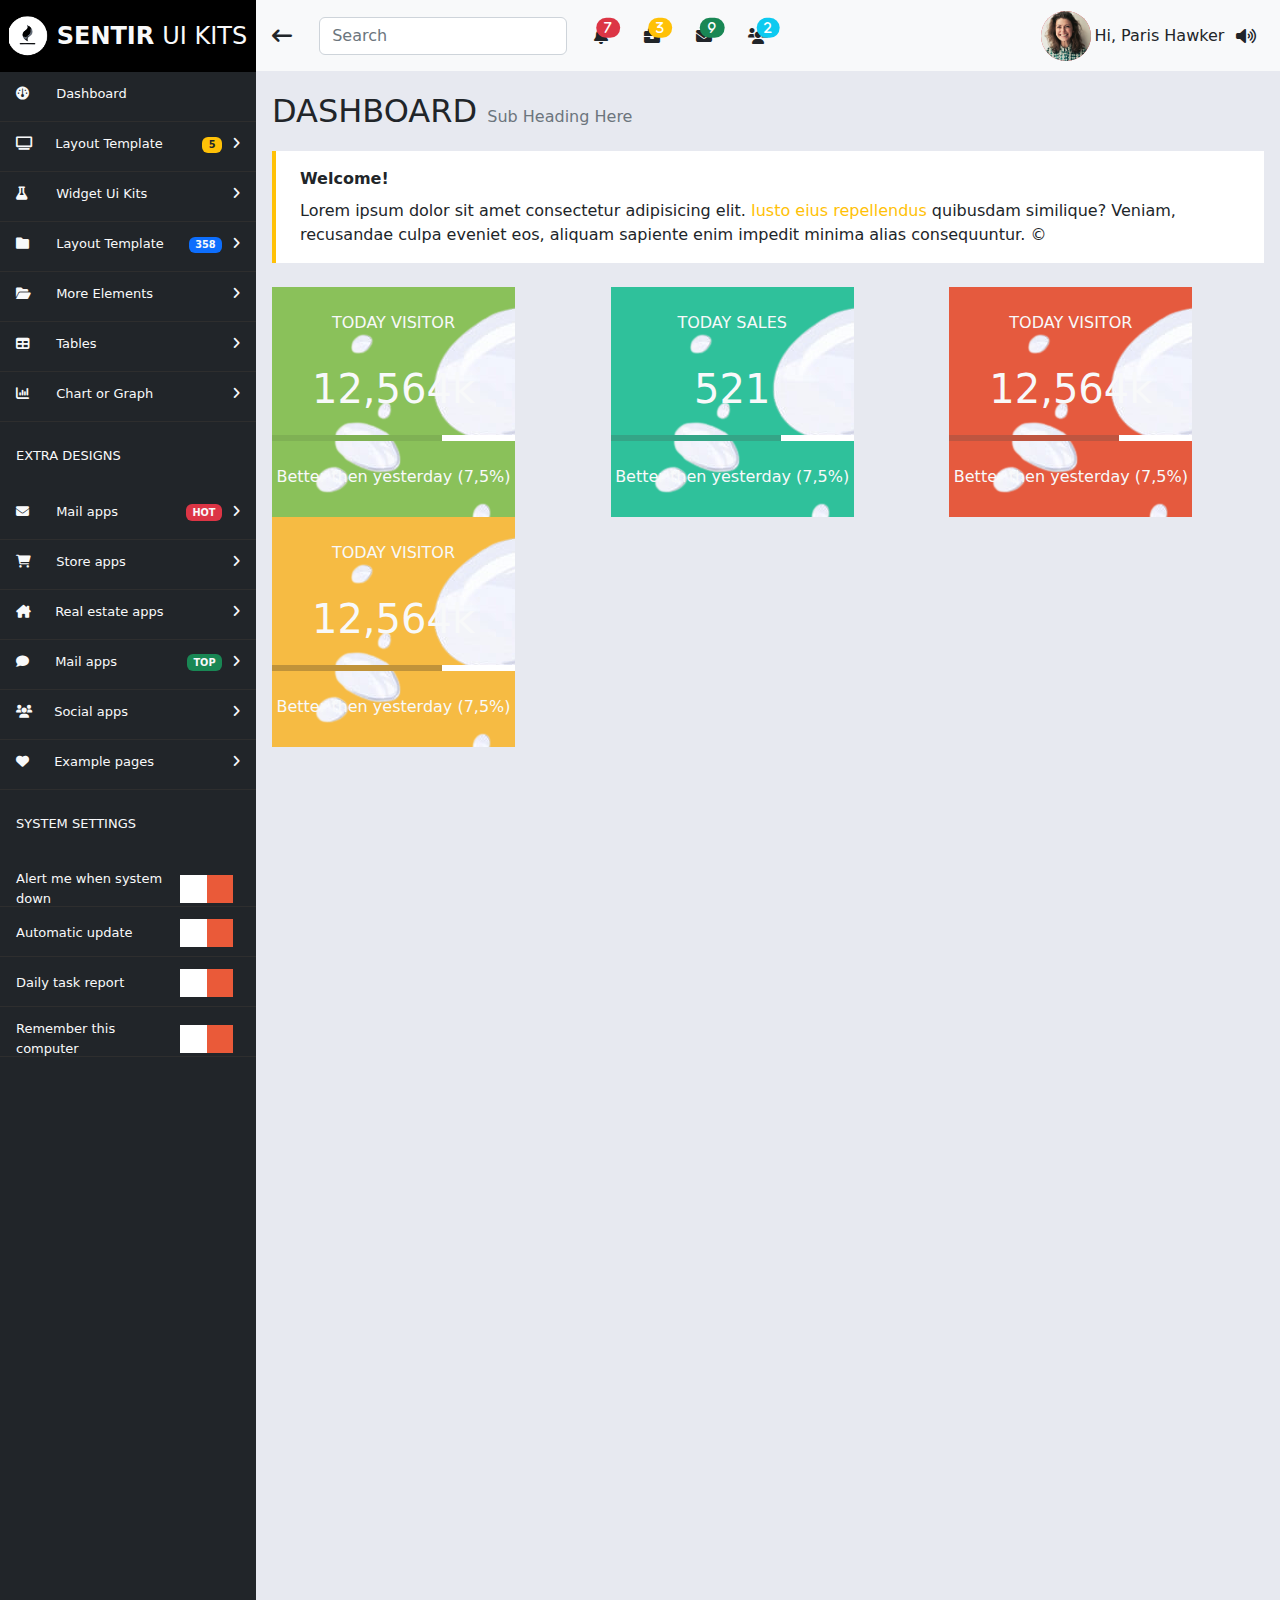
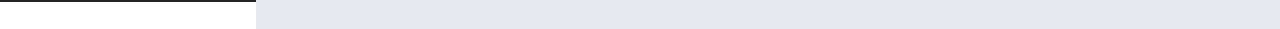
==== admin-dashboard/index.html @ 2e6ca3f1 "finished up sidebar and navbar" ====
<!DOCTYPE html>
<html lang="en">
  <head>
    <meta charset="UTF-8" />
    <meta http-equiv="X-UA-Compatible" content="IE=edge" />
    <meta name="viewport" content="width=device-width, initial-scale=1.0" />
    <link rel="stylesheet" href="./css/bootstrap.min.css" />
    <link rel="stylesheet" href="./css/style.css" />
    <link rel="stylesheet" href="./fontawesome-6/css/all.css" />
    <title>Document</title>
  </head>
  <body>
    <div class="main-app d-flex">
      <!-- Sidebar -->
      <div class="sidebar">
        <div
          class="logo py-3 bg-black d-flex align-items-center justify-content-center"
        >
          <div class="image-box">
            <img src="./img/logo2.png" alt="logo-sentr-ui" />
          </div>
          <span class="text-uppercase text-light fw-bold fs-4 mx-2"
            >sentir</span
          >
          <span class="text-uppercase text-light fs-4"> ui kits</span>
        </div>

        <div class="main-menu bg-dark h-100">
          <div class="menu-item">
            <div class="px-3 w-100 d-flex text-light align-items-center">
              <div class="dashboard-title">
                <i class="fa-solid fa-gauge"></i>
                <span>Dashboard</span>
              </div>
            </div>
          </div>
          <div class="menu-item">
            <div
              class="px-3 w-100 d-flex text-light align-items-center justify-content-between"
            >
              <div class="title">
                <i class="fa-solid fa-tv"></i>
                <span>Layout Template</span>
              </div>
              <div>
                <span class="badge bg-warning text-dark">5</span>
                <i class="arrow fa-solid fa-angle-right m-0"></i>
              </div>
            </div>
          </div>
          <div class="menu-item">
            <div
              class="px-3 w-100 d-flex text-light align-items-center justify-content-between"
            >
              <div class="title">
                <i class="fa-solid fa-flask" style="margin-right: 25px"></i>
                <span>Widget Ui Kits</span>
              </div>
              <div>
                <i class="arrow fa-solid fa-angle-right m-0"></i>
              </div>
            </div>
          </div>
          <div class="menu-item">
            <div
              class="px-3 w-100 d-flex text-light align-items-center justify-content-between"
            >
              <div class="title">
                <i class="fa-solid fa-folder" style="margin-right: 23px"></i>
                <span>Layout Template</span>
              </div>
              <div>
                <span class="badge bg-primary text-light">358</span>
                <i class="arrow fa-solid fa-angle-right m-0"></i>
              </div>
            </div>
          </div>
          <div class="menu-item">
            <div
              class="px-3 w-100 d-flex text-light align-items-center justify-content-between"
            >
              <div class="title">
                <i
                  class="fa-solid fa-folder-open"
                  style="margin-right: 21px"
                ></i>
                <span>More Elements</span>
              </div>
              <div>
                <i class="arrow fa-solid fa-angle-right m-0"></i>
              </div>
            </div>
          </div>
          <div class="menu-item">
            <div
              class="px-3 w-100 d-flex text-light align-items-center justify-content-between"
            >
              <div class="title">
                <i class="fa-solid fa-table" style="margin-right: 23px"></i>
                <span>Tables</span>
              </div>
              <div>
                <i class="arrow fa-solid fa-angle-right m-0"></i>
              </div>
            </div>
          </div>
          <div class="menu-item">
            <div
              class="px-3 w-100 d-flex text-light align-items-center justify-content-between"
            >
              <div class="title">
                <i
                  class="fa-solid fa-chart-column"
                  style="margin-right: 23px"
                ></i>
                <span>Chart or Graph</span>
              </div>
              <div>
                <i class="arrow fa-solid fa-angle-right m-0"></i>
              </div>
            </div>
          </div>

          <div class="px-3 my-4">
            <span class="text-uppercase text-light">extra designs</span>
          </div>

          <div class="menu-item">
            <div
              class="px-3 w-100 d-flex text-light align-items-center justify-content-between"
            >
              <div class="title">
                <i class="fa-solid fa-envelope" style="margin-right: 23px"></i>
                <span>Mail apps</span>
              </div>
              <div>
                <span class="badge bg-danger text-light">HOT</span>
                <i class="arrow fa-solid fa-angle-right m-0"></i>
              </div>
            </div>
          </div>
          <div class="menu-item">
            <div
              class="px-3 w-100 d-flex text-light align-items-center justify-content-between"
            >
              <div class="title">
                <i
                  class="fa-solid fa-cart-shopping"
                  style="margin-right: 21px"
                ></i>
                <span>Store apps</span>
              </div>
              <div>
                <i class="arrow fa-solid fa-angle-right m-0"></i>
              </div>
            </div>
          </div>
          <div class="menu-item">
            <div
              class="px-3 w-100 d-flex text-light align-items-center justify-content-between"
            >
              <div class="title">
                <i
                  class="fa-solid fa-house-chimney"
                  style="margin-right: 20px"
                ></i>
                <span>Real estate apps</span>
              </div>
              <div>
                <i class="arrow fa-solid fa-angle-right m-0"></i>
              </div>
            </div>
          </div>
          <div class="menu-item">
            <div
              class="px-3 w-100 d-flex text-light align-items-center justify-content-between"
            >
              <div class="title">
                <i class="fa-solid fa-comment" style="margin-right: 22px"></i>
                <span>Mail apps</span>
              </div>
              <div>
                <span class="badge bg-success text-light">TOP</span>
                <i class="arrow fa-solid fa-angle-right m-0"></i>
              </div>
            </div>
          </div>
          <div class="menu-item">
            <div
              class="px-3 w-100 d-flex text-light align-items-center justify-content-between"
            >
              <div class="title">
                <i class="fa-solid fa-users" style="margin-right: 18px"></i>
                <span>Social apps</span>
              </div>
              <div>
                <i class="arrow fa-solid fa-angle-right m-0"></i>
              </div>
            </div>
          </div>
          <div class="menu-item">
            <div
              class="px-3 w-100 d-flex text-light align-items-center justify-content-between"
            >
              <div class="title">
                <i class="fa-solid fa-heart" style="margin-right: 21px"></i>
                <span>Example pages</span>
              </div>
              <div>
                <i class="arrow fa-solid fa-angle-right m-0"></i>
              </div>
            </div>
          </div>

          <div class="px-3 my-4">
            <span class="text-uppercase text-light">system settings</span>
          </div>

          <div class="menu-item">
            <div
              class="px-3 w-100 d-flex text-light align-items-center justify-content-between"
            >
              <div class="title">
                <span>Alert me when system down</span>
              </div>
              <div>
                <label class="switch">
                  <input type="checkbox" />
                  <span class="slider"></span>
                </label>
              </div>
            </div>
          </div>
          <div class="menu-item">
            <div
              class="px-3 w-100 d-flex text-light align-items-center justify-content-between"
            >
              <div class="title">
                <span>Automatic update</span>
              </div>
              <div>
                <label class="switch">
                  <input type="checkbox" />
                  <span class="slider"></span>
                </label>
              </div>
            </div>
          </div>
          <div class="menu-item">
            <div
              class="px-3 w-100 d-flex text-light align-items-center justify-content-between"
            >
              <div class="title">
                <span>Daily task report</span>
              </div>
              <div>
                <label class="switch">
                  <input type="checkbox" />
                  <span class="slider"></span>
                </label>
              </div>
            </div>
          </div>
          <div class="menu-item">
            <div
              class="px-3 w-100 d-flex text-light align-items-center justify-content-between"
            >
              <div class="title">
                <span>Remember this computer</span>
              </div>
              <div>
                <label class="switch">
                  <input type="checkbox" />
                  <span class="slider"></span>
                </label>
              </div>
            </div>
          </div>
        </div>
      </div>

      <div class="main-content">
        <header class="bg-light">
          <div class="container px-3">
            <nav class="d-flex justify-content-between align-items-center">
              <div
                class="w-50 d-flex justify-content-between align-items-center"
              >
                <i class="fa-solid fa-arrow-left-long fs-5"></i>
                <input
                  type="text"
                  class="input-search form-control w-50"
                  placeholder="Search"
                />
                <div class="icon-notification d-flex justify-content-between">
                  <i class="fa-solid fa-bell position-relative">
                    <span
                      class="position-absolute top-0 start-100 translate-middle badge rounded-pill bg-danger"
                    >
                      7
                      <span class="visually-hidden">unread messages</span>
                    </span>
                  </i>
                  <i class="fa-solid fa-briefcase position-relative">
                    <span
                      class="position-absolute top-0 start-100 translate-middle badge rounded-pill bg-warning"
                    >
                      3
                      <span class="visually-hidden">unread messages</span>
                    </span>
                  </i>
                  <i class="fa-solid fa-envelope position-relative">
                    <span
                      class="position-absolute top-0 start-100 translate-middle badge rounded-pill bg-success"
                    >
                      9
                      <span class="visually-hidden">unread messages</span>
                    </span>
                  </i>
                  <i class="fa-solid fa-users position-relative">
                    <span
                      class="position-absolute top-0 start-100 translate-middle badge rounded-pill bg-info"
                    >
                      2
                      <span class="visually-hidden">unread messages</span>
                    </span>
                  </i>
                </div>
              </div>
              <div class="w-50 d-flex justify-content-end">
                <div
                  class="w-40 d-flex align-items-center justify-content-between"
                >
                  <div class="image-box rounded-circle bg-danger">
                    <img
                      src="./img/people2.jpeg"
                      alt=""
                      class="w-100 img-fluid rounded-circle"
                    />
                  </div>
                  <span>Hi, Paris Hawker</span>
                  <i class="fa-solid fa-volume-high mx-2"></i>
                </div>
              </div>
            </nav>
          </div>
        </header>

        <section class="dashboard">
          <div class="container px-3">
            <div class="my-3">
              <span class="text-uppercase fs-2">dashboard </span>
              <span class="text-capitalize text-muted">sub heading here</span>
            </div>
            <div
              class="border-4 border-start border-warning px-4 py-3 w-100 bg-white"
            >
              <span class="fw-bold">Welcome!</span>
              <p class="m-0 pt-2">
                Lorem ipsum dolor sit amet consectetur adipisicing elit.
                <span class="text-warning"> Iusto eius repellendus</span>
                quibusdam similique? Veniam, recusandae culpa eveniet eos,
                aliquam sapiente enim impedit minima alias consequuntur. &copy;
              </p>
            </div>
            <div class="today row mt-4">
              <div class="col-md">
                <div
                  class="box text-light py-4 d-flex flex-column text-center"
                  style="background-color: #8ac15a"
                >
                  <span class="text-uppercase">today visitor</span>
                  <span class="mt-4 fs-1">12,564k</span>
                  <div class="line mt-3">
                    <div class="left" style="background-color: #7fb154"></div>
                    <div class="right"></div>
                  </div>
                  <span class="mt-4">Better then yesterday (7,5%)</span>
                </div>
              </div>
              <div class="col-md">
                <div
                  class="box text-light py-4 d-flex flex-column text-center"
                  style="background-color: #2fc19b"
                >
                  <span class="text-uppercase">today sales</span>
                  <span class="mt-4 fs-1">521</span>
                  <div class="line mt-3">
                    <div class="left" style="background-color: #34a587"></div>
                    <div class="right"></div>
                  </div>
                  <span class="mt-4">Better then yesterday (7,5%)</span>
                </div>
              </div>
              <div class="col-md">
                <div
                  class="box text-light py-4 d-flex flex-column text-center"
                  style="background-color: #e55a3e"
                >
                  <span class="text-uppercase">today visitor</span>
                  <span class="mt-4 fs-1">12,564k</span>
                  <div class="line mt-3">
                    <div class="left" style="background-color: #be5540"></div>
                    <div class="right"></div>
                  </div>
                  <span class="mt-4">Better then yesterday (7,5%)</span>
                </div>
              </div>
              <div class="col-md">
                <div
                  class="box text-light py-4 d-flex flex-column text-center"
                  style="background-color: #f6bb43"
                >
                  <span class="text-uppercase">today visitor</span>
                  <span class="mt-4 fs-1">12,564k</span>
                  <div class="line mt-3">
                    <div class="left" style="background-color: #c0933a"></div>
                    <div class="right"></div>
                  </div>
                  <span class="mt-4">Better then yesterday (7,5%)</span>
                </div>
              </div>
            </div>
          </div>
        </section>
      </div>
    </div>

    <!-- Bootstrap Javascript -->
    <script src="./../assets/js/bootstrap.min.js"></script>
  </body>
</html>
---- admin-dashboard/css/style.css ----
/* Global Style */
.line {
    width: 100%;
    height: 6px;
    background-color: white;
}
.line .left {
    width: 70%;
    height: 100%;
    background-color: red;
}

line .right {
    width: 30%;
    height: 100%;
    background-color: white;
}
.w-40 {
  width: 45%;
}

.main-app {
  width: 100%;
  height: 170vh;
}

.main-app .sidebar {
  width: 25%;
  /* display: none; */
  font-size: 13px;
}

.main-app .sidebar .image-box {
  width: 40px;
  height: 40px;
}

.main-app .sidebar .main-menu .menu-item {
  height: 50px;
  border-bottom: 1px solid rgb(46, 46, 46);
  padding: 12px 0px;
}

.main-app .sidebar .main-menu .menu-item .dashboard-title > i {
  margin-right: 23px;
}
.main-app .sidebar .main-menu .menu-item .title i {
  margin-right: 19px;
}

.main-app .sidebar .main-menu .menu-item span {
  margin-right: 7px;
}

.main-app .sidebar .image-box img {
  width: inherit;
  height: inherit;
  object-fit: cover;
}

.switch {
  position: relative;
  display: inline-block;
  width: 60px;
  height: 28px;
}

/* Hide default HTML checkbox */
.switch input {
  opacity: 0;
  width: 0;
  height: 0;
}

/* The slider */
.slider {
  position: absolute;
  cursor: pointer;
  top: 0;
  left: 0;
  right: 0;
  bottom: 0;
  margin: 0px;
  background-color: #ea5a39;
  -webkit-transition: 0.4s;
  transition: 0.4s;
}

.slider:before {
  position: absolute;
  content: "";
  height: 28px;
  width: 27px;
  left: 0px;
  top: 0;
  bottom: 0px;
  background-color: white;
  -webkit-transition: 0.4s;
  transition: 0.4s;
}

input:checked + .slider {
  background-color: #88be4b;
}

input:focus + .slider {
  box-shadow: 0 0 1px #2196f3;
}

input:checked + .slider:before {
  -webkit-transform: translateX(26px);
  -ms-transform: translateX(26px);
  transform: translateX(26px);
}

/* Main Content */
.main-app .main-content {
  width: 100%;
  height: 181vh;
  background-color: #e7e9f0;
}
header {
  height: 71px;
}

nav {
  height: 71px;
}

nav .icon-notification {
  width: 35%;
  align-items: center;
}

nav .image-box {
  width: 50px;
  height: 50px;
}

nav .image-box img {
  width: inherit;
  height: inherit;
  object-fit: cover;
}

/* Dashboard */
.dashboard .today .box {
  width: 243px;
  height: 230px;
  background-image: url('./../img/bubble.png');
}

.dashboard .today .image-box img {
    width: 243px;
    height: 230px;
    object-fit: cover;
}
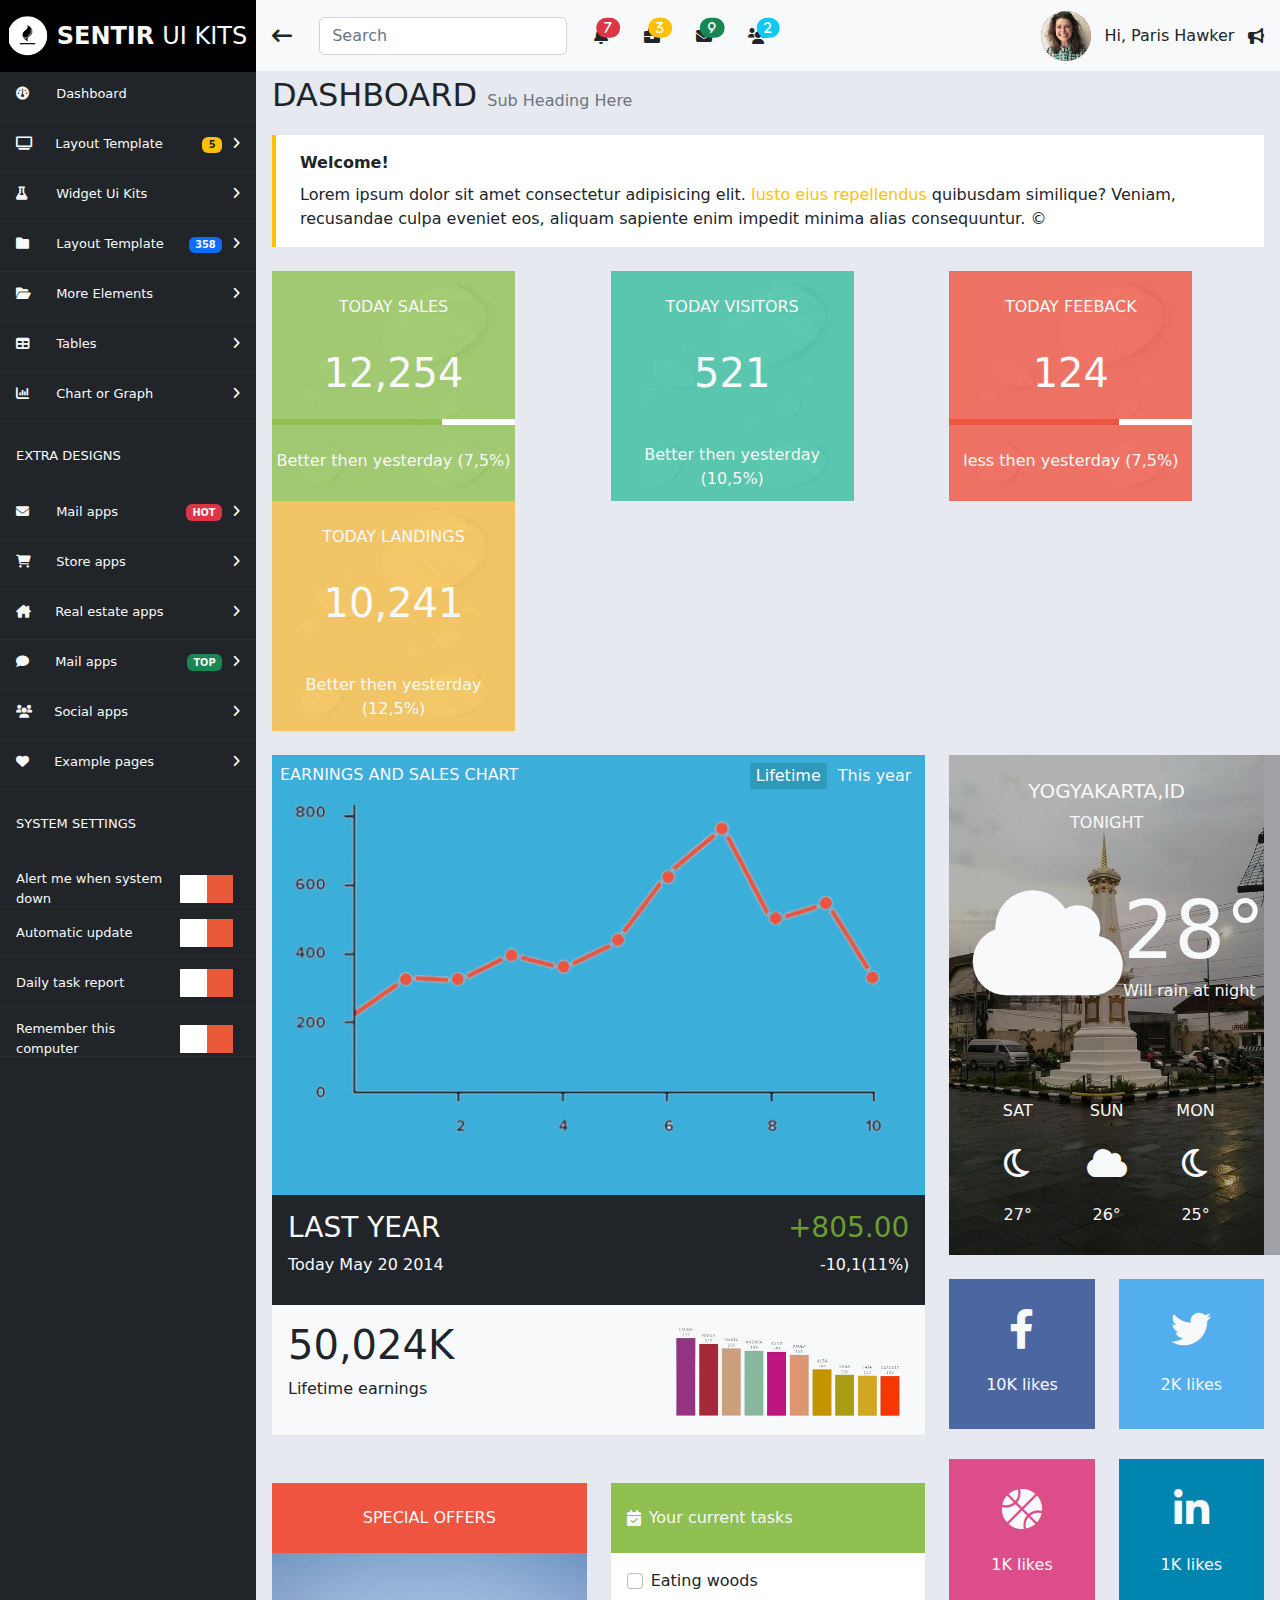
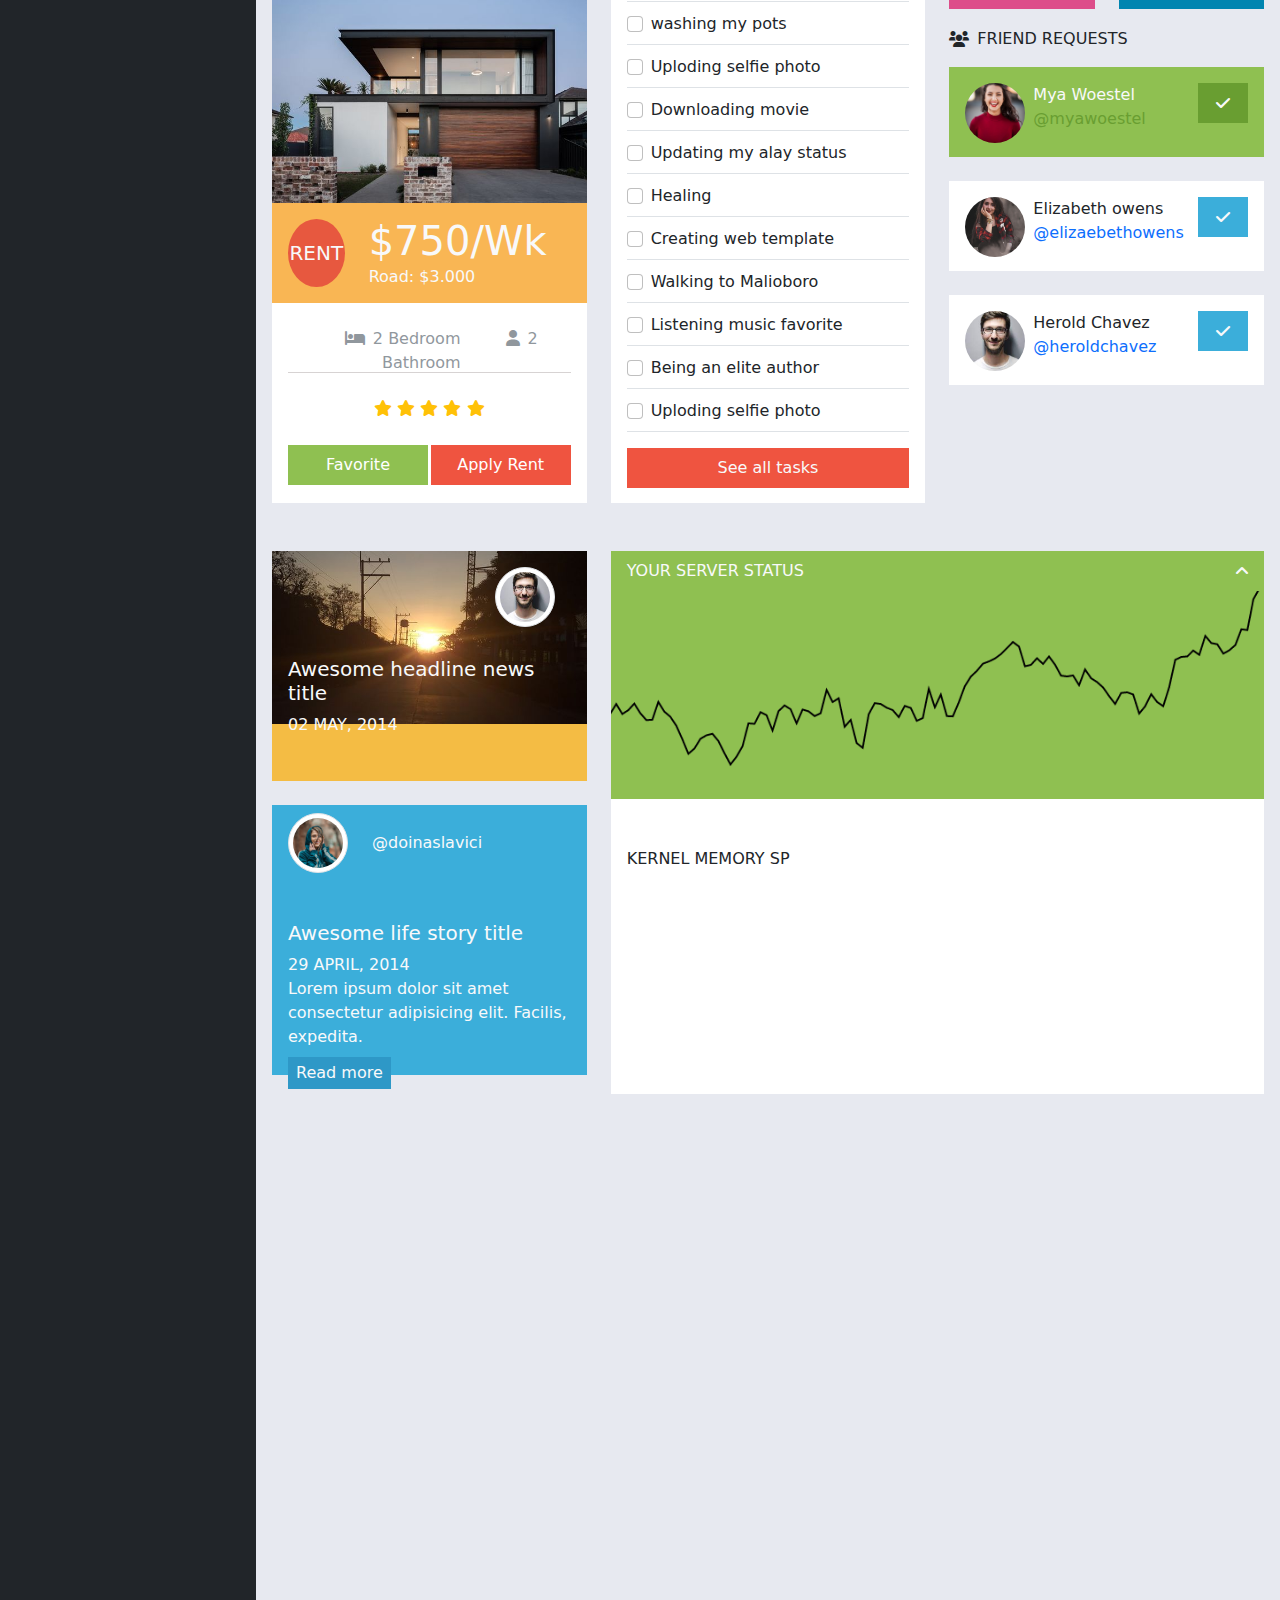
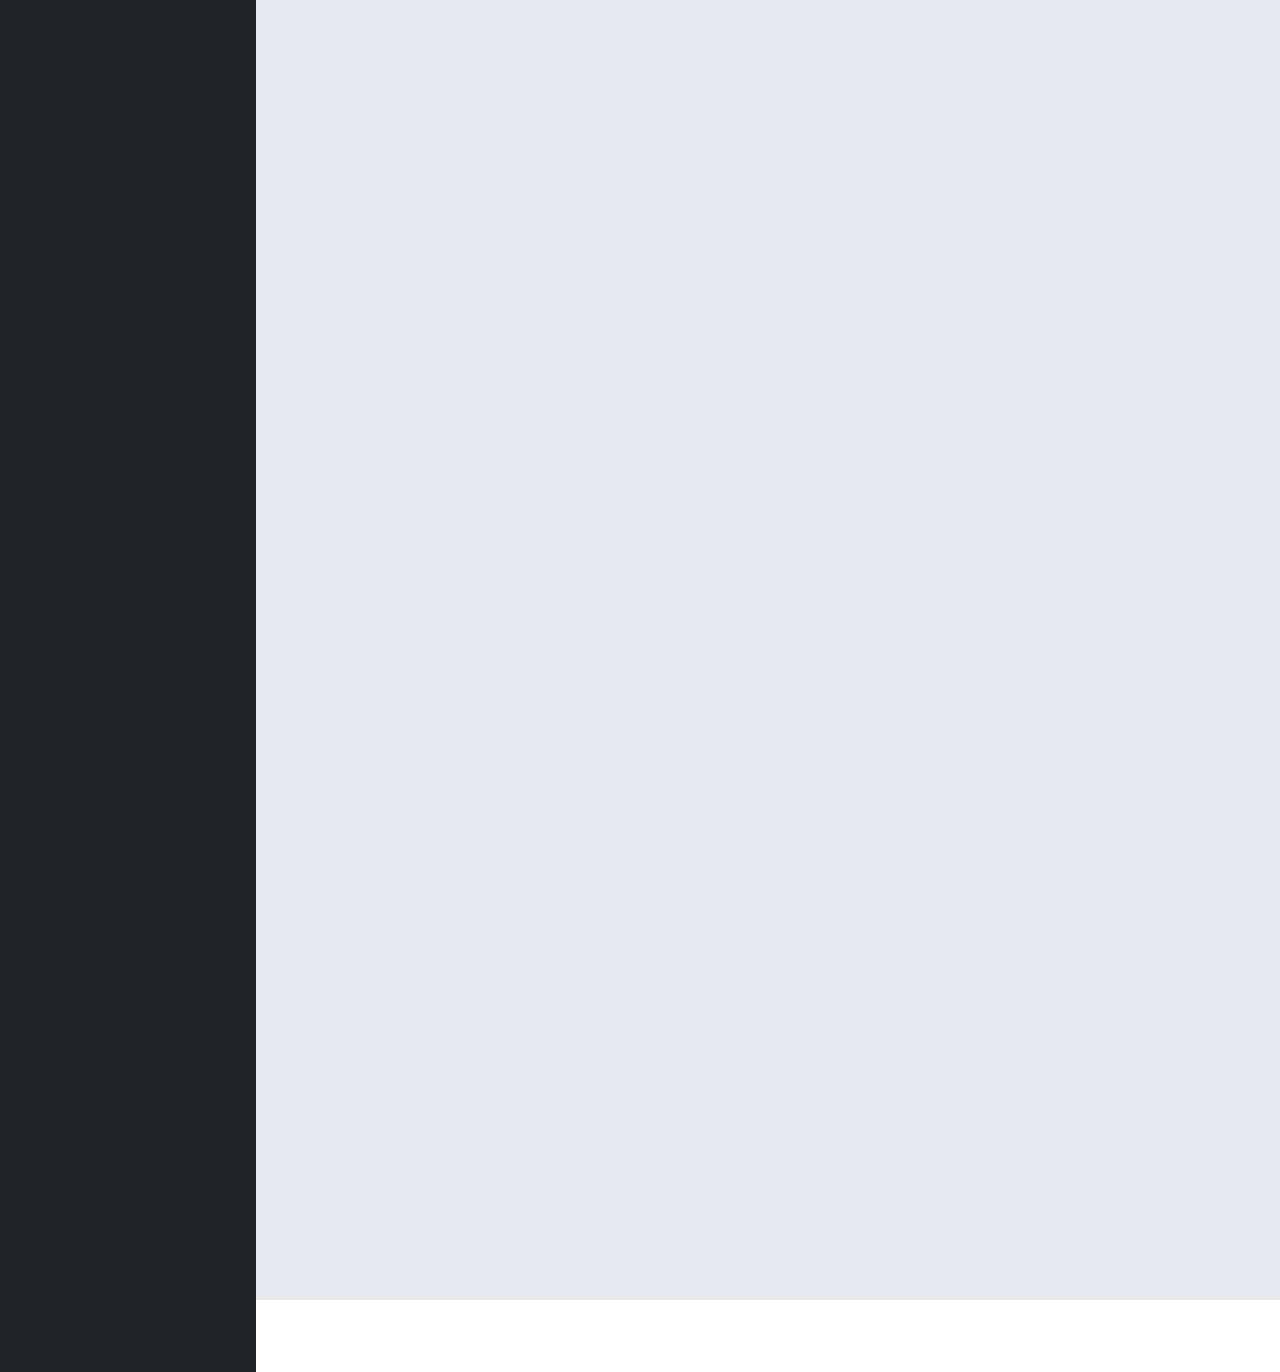
==== commit 39feda37: "adding section cart chart and weather" ====
--- a/admin-dashboard/index.html
+++ b/admin-dashboard/index.html
@@ -339,7 +339,7 @@
                     />
                   </div>
                   <span>Hi, Paris Hawker</span>
-                  <i class="fa-solid fa-volume-high mx-2"></i>
+                  <i class="fa-solid fa-bullhorn"></i>
                 </div>
               </div>
             </nav>
@@ -348,12 +348,13 @@
 
         <section class="dashboard">
           <div class="container px-3">
-            <div class="my-3">
+            <div class="mb-3">
               <span class="text-uppercase fs-2">dashboard </span>
               <span class="text-capitalize text-muted">sub heading here</span>
             </div>
-            <div
-              class="border-4 border-start border-warning px-4 py-3 w-100 bg-white"
+
+            <div
+              class="border-4 border-start border-warning px-4 py-3 mb-4 w-100 bg-white"
             >
               <span class="fw-bold">Welcome!</span>
               <p class="m-0 pt-2">
@@ -363,61 +364,565 @@
                 aliquam sapiente enim impedit minima alias consequuntur. &copy;
               </p>
             </div>
-            <div class="today row mt-4">
+
+            <div class="today row mb-4">
               <div class="col-md">
-                <div
-                  class="box text-light py-4 d-flex flex-column text-center"
-                  style="background-color: #8ac15a"
-                >
-                  <span class="text-uppercase">today visitor</span>
-                  <span class="mt-4 fs-1">12,564k</span>
-                  <div class="line mt-3">
-                    <div class="left" style="background-color: #7fb154"></div>
-                    <div class="right"></div>
-                  </div>
-                  <span class="mt-4">Better then yesterday (7,5%)</span>
+                <div class="box text-light">
+                  <img
+                    src="./img/bubble.png"
+                    alt="bubble.png"
+                    class="position-absolute"
+                  />
+                  <div
+                    class="background background-primary position-absolute"
+                  ></div>
+                  <div
+                    class="content position-relative py-4 d-flex flex-column text-center"
+                  >
+                    <span class="text-uppercase">today sales</span>
+                    <span class="mt-4 fs-1">12,254</span>
+                    <div class="line mt-3">
+                      <div class="left background-primary"></div>
+                      <div class="right"></div>
+                    </div>
+                    <span class="mt-4">Better then yesterday (7,5%)</span>
+                  </div>
                 </div>
               </div>
               <div class="col-md">
-                <div
-                  class="box text-light py-4 d-flex flex-column text-center"
-                  style="background-color: #2fc19b"
-                >
-                  <span class="text-uppercase">today sales</span>
-                  <span class="mt-4 fs-1">521</span>
-                  <div class="line mt-3">
-                    <div class="left" style="background-color: #34a587"></div>
-                    <div class="right"></div>
-                  </div>
-                  <span class="mt-4">Better then yesterday (7,5%)</span>
+                <div class="box text-light">
+                  <img
+                    src="./img/bubble.png"
+                    alt="bubble.png"
+                    class="position-absolute"
+                  />
+                  <div
+                    class="background background-secondary position-absolute"
+                  ></div>
+                  <div
+                    class="content position-relative py-4 d-flex flex-column text-center"
+                  >
+                    <span class="text-uppercase">today visitors</span>
+                    <span class="mt-4 fs-1">521</span>
+                    <div class="line mt-3">
+                      <div class="left background-secondary"></div>
+                      <div class="right"></div>
+                    </div>
+                    <span class="mt-4">Better then yesterday (10,5%)</span>
+                  </div>
                 </div>
               </div>
               <div class="col-md">
-                <div
-                  class="box text-light py-4 d-flex flex-column text-center"
-                  style="background-color: #e55a3e"
-                >
-                  <span class="text-uppercase">today visitor</span>
-                  <span class="mt-4 fs-1">12,564k</span>
-                  <div class="line mt-3">
-                    <div class="left" style="background-color: #be5540"></div>
-                    <div class="right"></div>
-                  </div>
-                  <span class="mt-4">Better then yesterday (7,5%)</span>
+                <div class="box text-light">
+                  <img
+                    src="./img/bubble.png"
+                    alt="bubble.png"
+                    class="position-absolute"
+                  />
+                  <div
+                    class="background background-third position-absolute"
+                  ></div>
+                  <div
+                    class="content position-relative py-4 d-flex flex-column text-center"
+                  >
+                    <span class="text-uppercase">today feeback</span>
+                    <span class="mt-4 fs-1">124</span>
+                    <div class="line mt-3">
+                      <div class="left background-third"></div>
+                      <div class="right"></div>
+                    </div>
+                    <span class="mt-4">less then yesterday (7,5%)</span>
+                  </div>
                 </div>
               </div>
               <div class="col-md">
-                <div
-                  class="box text-light py-4 d-flex flex-column text-center"
-                  style="background-color: #f6bb43"
-                >
-                  <span class="text-uppercase">today visitor</span>
-                  <span class="mt-4 fs-1">12,564k</span>
-                  <div class="line mt-3">
-                    <div class="left" style="background-color: #c0933a"></div>
-                    <div class="right"></div>
-                  </div>
-                  <span class="mt-4">Better then yesterday (7,5%)</span>
+                <div class="box text-light">
+                  <img
+                    src="./img/bubble.png"
+                    alt="bubble.png"
+                    class="position-absolute"
+                  />
+                  <div
+                    class="background background-fourth position-absolute"
+                  ></div>
+                  <div
+                    class="content position-relative py-4 d-flex flex-column text-center"
+                  >
+                    <span class="text-uppercase">today landings</span>
+                    <span class="mt-4 fs-1">10,241</span>
+                    <div class="line mt-3">
+                      <div class="left background-fourth"></div>
+                      <div class="right"></div>
+                    </div>
+                    <span class="mt-4">Better then yesterday (12,5%)</span>
+                  </div>
+                </div>
+              </div>
+            </div>
+
+            <div class="research">
+              <div class="row">
+                <div class="col-md-8 mb-5">
+                  <div class="line-chart background-success p-2">
+                    <div class="d-flex justify-content-between text-light mb-3">
+                      <span class="text-uppercase"
+                        >earnings and sales chart</span
+                      >
+                      <div>
+                        <button class="button-1">Lifetime</button>
+                        <button class="button-2 bg-transparent text-light">
+                          This year
+                        </button>
+                      </div>
+                    </div>
+                    <img
+                      src="./img/line-diagram.png"
+                      alt=""
+                      class="w-100 img-fluid"
+                    />
+                  </div>
+                  <div
+                    class="last-year w-100 bg-dark d-flex text-light justify-content-between p-3"
+                  >
+                    <div>
+                      <h3 class="text-uppercase">last year</h3>
+                      <p>Today May 20 2014</p>
+                    </div>
+                    <div class="text-end">
+                      <h3 class="text-uppercase text-primary-2">+805.00</h3>
+                      <p>-10,1(11%)</p>
+                    </div>
+                  </div>
+                  <div
+                    class="lifetime bg-light d-flex justify-content-between p-3 mb-5"
+                  >
+                    <div>
+                      <h1>50,024K</h1>
+                      <p>Lifetime earnings</p>
+                    </div>
+                    <img src="./img/bar-chart.png" alt="bar-chart" class="" />
+                  </div>
+
+                  <div class="row">
+                    <div class="col-md-6">
+                      <div class="rent-house">
+                        <div class="title d-flex text-light background-third">
+                          <span class="text-uppercase m-auto"
+                            >special offers</span
+                          >
+                        </div>
+                        <img
+                          src="./img/house.jpg"
+                          alt="house"
+                          class="w-100 img-fluid"
+                        />
+                        <div
+                          class="price py-3 align-items-center px-3 d-flex text-light"
+                        >
+                          <div class="rounded-circle d-flex fs-5 circle">
+                            <span class="text-uppercase m-auto">rent</span>
+                          </div>
+                          <div class="mx-4">
+                            <h1 class="m-0">$750/Wk</h1>
+                            <p>Road: $3.000</p>
+                          </div>
+                        </div>
+                        <div
+                          class="desc bg-white mx-3 text-center py-4 mb-4 text-secondary opacity-75"
+                        >
+                          <span class="mx-3"
+                            ><i class="fa-solid fa-bed mx-2"></i>2 Bedroom</span
+                          >
+                          <span class="mx-3"
+                            ><i class="fa-solid fa-user mx-2"></i>2
+                            Bathroom</span
+                          >
+                        </div>
+                        <div class="text-center mb-4 text-warning">
+                          <i class="fa-solid fa-star"></i>
+                          <i class="fa-solid fa-star"></i>
+                          <i class="fa-solid fa-star"></i>
+                          <i class="fa-solid fa-star"></i>
+                          <i class="fa-solid fa-star"></i>
+                        </div>
+                        <div
+                          class="button px-3 d-flex justify-content-between text-light"
+                        >
+                          <button class="background-primary">Favorite</button>
+                          <button class="background-third">Apply Rent</button>
+                        </div>
+                      </div>
+                    </div>
+                    <div class="col-md-6">
+                      <div class="task">
+                        <div
+                          class="title background-primary px-3 text-light d-flex align-items-center"
+                        >
+                          <i class="fa-solid fa-calendar-check"></i>
+                          <p class="m-0 px-2">Your current tasks</p>
+                        </div>
+                        <div class="content py-2 px-3">
+                          <div class="form-check py-2 border-1 border-bottom">
+                            <input
+                              class="form-check-input"
+                              type="checkbox"
+                              value=""
+                              id="flexCheckDefault"
+                            />
+                            <label
+                              class="form-check-label"
+                              for="flexCheckDefault"
+                            >
+                              Eating woods
+                            </label>
+                          </div>
+                          <div class="form-check py-2 border-1 border-bottom">
+                            <input
+                              class="form-check-input"
+                              type="checkbox"
+                              value=""
+                              id="flexCheckDefault"
+                            />
+                            <label
+                              class="form-check-label"
+                              for="flexCheckDefault"
+                            >
+                              washing my pots
+                            </label>
+                          </div>
+                          <div class="form-check py-2 border-1 border-bottom">
+                            <input
+                              class="form-check-input"
+                              type="checkbox"
+                              value=""
+                              id="flexCheckDefault"
+                            />
+                            <label
+                              class="form-check-label"
+                              for="flexCheckDefault"
+                            >
+                              Uploding selfie photo
+                            </label>
+                          </div>
+                          <div class="form-check py-2 border-1 border-bottom">
+                            <input
+                              class="form-check-input"
+                              type="checkbox"
+                              value=""
+                              id="flexCheckDefault"
+                            />
+                            <label
+                              class="form-check-label"
+                              for="flexCheckDefault"
+                            >
+                              Downloading movie
+                            </label>
+                          </div>
+                          <div class="form-check py-2 border-1 border-bottom">
+                            <input
+                              class="form-check-input"
+                              type="checkbox"
+                              value=""
+                              id="flexCheckDefault"
+                            />
+                            <label
+                              class="form-check-label"
+                              for="flexCheckDefault"
+                            >
+                              Updating my alay status
+                            </label>
+                          </div>
+                          <div class="form-check py-2 border-1 border-bottom">
+                            <input
+                              class="form-check-input"
+                              type="checkbox"
+                              value=""
+                              id="flexCheckDefault"
+                            />
+                            <label
+                              class="form-check-label"
+                              for="flexCheckDefault"
+                            >
+                              Healing
+                            </label>
+                          </div>
+                          <div class="form-check py-2 border-1 border-bottom">
+                            <input
+                              class="form-check-input"
+                              type="checkbox"
+                              value=""
+                              id="flexCheckDefault"
+                            />
+                            <label
+                              class="form-check-label"
+                              for="flexCheckDefault"
+                            >
+                              Creating web template
+                            </label>
+                          </div>
+                          <div class="form-check py-2 border-1 border-bottom">
+                            <input
+                              class="form-check-input"
+                              type="checkbox"
+                              value=""
+                              id="flexCheckDefault"
+                            />
+                            <label
+                              class="form-check-label"
+                              for="flexCheckDefault"
+                            >
+                              Walking to Malioboro
+                            </label>
+                          </div>
+                          <div class="form-check py-2 border-1 border-bottom">
+                            <input
+                              class="form-check-input"
+                              type="checkbox"
+                              value=""
+                              id="flexCheckDefault"
+                            />
+                            <label
+                              class="form-check-label"
+                              for="flexCheckDefault"
+                            >
+                              Listening music favorite
+                            </label>
+                          </div>
+                          <div class="form-check py-2 border-1 border-bottom">
+                            <input
+                              class="form-check-input"
+                              type="checkbox"
+                              value=""
+                              id="flexCheckDefault"
+                            />
+                            <label
+                              class="form-check-label"
+                              for="flexCheckDefault"
+                            >
+                              Being an elite author
+                            </label>
+                          </div>
+                          <div
+                            class="form-check py-2 border-1 border-bottom mb-3"
+                          >
+                            <input
+                              class="form-check-input"
+                              type="checkbox"
+                              value=""
+                              id="flexCheckDefault"
+                            />
+                            <label
+                              class="form-check-label"
+                              for="flexCheckDefault"
+                            >
+                              Uploding selfie photo
+                            </label>
+                          </div>
+                          <button
+                            class="w-100 py-2 background-third text-light"
+                          >
+                            See all tasks
+                          </button>
+                        </div>
+                      </div>
+                    </div>
+                  </div>
+                </div>
+
+                <div class="col-md-4">
+                  <div class="forecast-weather background-success mb-4">
+                    <div class="content text-light position-relative p-4">
+                      <div class="text-center text-uppercase mb-5">
+                        <h5>yogyakarta,id</h5>
+                        <span>tonight</span>
+                      </div>
+                      <div
+                        class="cloud d-flex justify-content-between align-items-center mb-5"
+                      >
+                        <i class="fa-solid fa-cloud"></i>
+                        <div class="d-flex flex-column text-start">
+                          <h1 class="m-0">28</h1>
+                          <span class="m-0">Will rain at night</span>
+                        </div>
+                      </div>
+                      <div
+                        class="d-flex justify-content-between text-uppercase text-center"
+                      >
+                        <div class="box d-flex flex-column pt-5">
+                          <span class="mb-4">sat</span>
+                          <i class="fa-regular fa-moon fs-2 mb-4"></i>
+                          <p>27°</p>
+                        </div>
+                        <div class="box d-flex flex-column pt-5">
+                          <span class="mb-4">sun</span>
+                          <i class="fa-solid fa-cloud fs-2 mb-4"></i>
+                          <p>26°</p>
+                        </div>
+                        <div class="box d-flex flex-column pt-5">
+                          <span class="mb-4">mon</span>
+                          <i class="fa-regular fa-moon fs-2 mb-4"></i>
+                          <p>25°</p>
+                        </div>
+                      </div>
+                    </div>
+                  </div>
+                  <div class="media-social text-light mb-5">
+                    <div class="row">
+                      <div class="col-md-6">
+                        <div class="box text-center bg-facebook">
+                          <i class="fa-brands fa-facebook-f fs-1 mb-4"></i>
+                          <p>10K likes</p>
+                        </div>
+                      </div>
+                      <div class="col-md-6">
+                        <div class="box text-center bg-twitter">
+                          <i class="fa-brands fa-twitter fs-1 mb-4"></i>
+                          <p>2K likes</p>
+                        </div>
+                      </div>
+                      <div class="col-md-6">
+                        <div class="box text-center bg-basketball">
+                          <i class="fa-solid fa-basketball fs-1 mb-4"></i>
+                          <p>1K likes</p>
+                        </div>
+                      </div>
+                      <div class="col-md-6">
+                        <div class="box text-center bg-linkedin">
+                          <i class="fa-brands fa-linkedin-in fs-1 mb-4"></i>
+                          <p>1K likes</p>
+                        </div>
+                      </div>
+                    </div>
+                  </div>
+                  <div class="friend-request">
+                    <div
+                      class="title d-flex align-items-center text-uppercase mb-3"
+                    >
+                      <i class="fa fa-users" aria-hidden="true"></i>
+                      <p class="mx-2">Friend Requests</p>
+                    </div>
+                    <div class="row">
+                      <div class="col-md-12">
+                        <div
+                          class="box background-primary pt-3 text-light pb-3 px-3 d-flex justify-content-between mb-4"
+                        >
+                          <div class="d-flex">
+                            <img
+                              src="./img/people4.jpeg"
+                              alt="people2"
+                              class="rounded-circle img-fluid"
+                            />
+                            <div class="mx-2">
+                              <span>Mya Woestel</span>
+                              <p class="text-primary-2">@myawoestel</p>
+                            </div>
+                          </div>
+                          <div class="checklist d-flex background-primary-2">
+                            <i class="fa-solid fa-check m-auto"></i>
+                          </div>
+                        </div>
+                        <div
+                          class="box bg-white pt-3 text-light pb-3 px-3 d-flex justify-content-between mb-4"
+                        >
+                          <div class="d-flex">
+                            <img
+                              src="./img/people3.jpg"
+                              alt="people2"
+                              class="rounded-circle img-fluid"
+                            />
+                            <div class="mx-2">
+                              <span class="text-dark">Elizabeth owens</span>
+                              <p class="text-primary">@elizaebethowens</p>
+                            </div>
+                          </div>
+                          <div class="checklist d-flex background-success">
+                            <i class="fa-solid fa-check m-auto"></i>
+                          </div>
+                        </div>
+                        <div
+                          class="box bg-white pt-3 text-light pb-3 px-3 d-flex justify-content-between mb-3"
+                        >
+                          <div class="d-flex">
+                            <img
+                              src="./img/people1.jpeg"
+                              alt="people2"
+                              class="rounded-circle img-fluid"
+                            />
+                            <div class="mx-2">
+                              <span class="text-dark">Herold Chavez</span>
+                              <p class="text-primary">@heroldchavez</p>
+                            </div>
+                          </div>
+                          <div class="checklist d-flex background-success">
+                            <i class="fa-solid fa-check m-auto"></i>
+                          </div>
+                        </div>
+                      </div>
+                    </div>
+                  </div>
+                </div>
+              </div>
+            </div>
+
+            <div class="status">
+              <div class="row">
+                <div class="col-md-4">
+                  <div class="box-1 background-fourth mb-4">
+                    <div class="box-content-1 px-3 py-3 text-light">
+                      <img
+                        src="./img/people1.jpeg"
+                        alt="people1"
+                        class="rounded-circle img-thumbnail float-end mx-3"
+                      />
+                      <h5>Awesome headline news title</h5>
+                      <p>02 MAY, 2014</p>
+                    </div>
+                  </div>
+
+                  <div class="box-2 background-success py-2 px-3 text-light">
+                    <div class="d-flex align-items-center mb-5">
+                      <img
+                        src="./img/people5.jpg"
+                        alt="people5"
+                        class="rounded-circle img-thumbnail"
+                      />
+                      <p class="mx-4">@doinaslavici</p>
+                    </div>
+
+                    <div class="content">
+                      <h5>Awesome life story title</h5>
+                      <p>29 APRIL, 2014</p>
+                      <p class="mb-2">
+                        Lorem ipsum dolor sit amet consectetur adipisicing elit.
+                        Facilis, expedita.
+                      </p>
+                      <button class="background-success-2 text-light p-1 px-2">
+                        Read more
+                      </button>
+                    </div>
+                  </div>
+                </div>
+                <div class="col-md-8">
+                  <div
+                    class="server-status text-light background-primary"
+                  >
+                    <div
+                      class="d-flex px-3 py-2  justify-content-between align-items-center"
+                    >
+                      <span class="text-uppercase">your server status</span>
+                      <i class="fa-solid fa-angle-up"></i>
+                    </div>
+                    <img src="./img/stock-chart.png" alt="" class="">
+                  </div>
+                  <div class="description bg-white pt-5 px-3 d-flex">
+                    <div class="w-50">
+                      <span class="text-uppercase">kernel memory</span>
+                      SP
+                    </div>
+                    <div class="w-50">
+
+                    </div>
+                  </div>
                 </div>
               </div>
             </div>
--- a/admin-dashboard/css/style.css
+++ b/admin-dashboard/css/style.css
@@ -1,19 +1,72 @@
 /* Global Style */
+p {
+  margin: 0;
+}
+
+button {
+  border: none;
+}
+
+.bg-facebook {
+  background-color: #4c66a1;
+}
+
+.bg-twitter {
+  background-color: #52aeed;
+}
+
+.bg-basketball {
+  background-color: #dd4d8a;
+}
+
+.bg-linkedin {
+  background-color: #0085b0;
+}
+
+.background-primary {
+  background-color: #8fc051;
+}
+
+.background-primary-2 {
+  background-color: #699e31;
+}
+.text-primary-2 {
+  color: #699e31;
+}
+
+.background-success {
+  background-color: #3baeda;
+}
+
+.background-success-2 {
+  background-color: #2e98c7;
+}
+
+.background-secondary {
+  background-color: #37bd9c;
+}
+
+.background-third {
+  background-color: #ef5440;
+}
+
+.background-fourth {
+  background-color: #f4bc44;
+}
+
 .line {
-    width: 100%;
-    height: 6px;
-    background-color: white;
+  width: 100%;
+  height: 6px;
+  background-color: white;
 }
 .line .left {
-    width: 70%;
-    height: 100%;
-    background-color: red;
+  width: 70%;
+  height: 100%;
 }
 
 line .right {
-    width: 30%;
-    height: 100%;
-    background-color: white;
+  width: 30%;
+  height: 100%;
 }
 .w-40 {
   width: 45%;
@@ -21,7 +74,7 @@
 
 .main-app {
   width: 100%;
-  height: 170vh;
+  height: 500vh;
 }
 
 .main-app .sidebar {
@@ -116,7 +169,7 @@
 /* Main Content */
 .main-app .main-content {
   width: 100%;
-  height: 181vh;
+  height: 500vh;
   background-color: #e7e9f0;
 }
 header {
@@ -147,14 +200,203 @@
 .dashboard .today .box {
   width: 243px;
   height: 230px;
-  background-image: url('./../img/bubble.png');
-}
-
-.dashboard .today .image-box img {
-    width: 243px;
-    height: 230px;
-    object-fit: cover;
-}
-
-
-
+}
+
+.dashboard .today .box img {
+  width: inherit;
+  height: inherit;
+  object-fit: cover;
+}
+
+.dashboard .today .box .background {
+  width: inherit;
+  height: inherit;
+  opacity: 0.8;
+}
+
+.dashboard .today .box .content {
+  width: inherit;
+  height: inherit;
+}
+
+.dashboard .research {
+  width: 100%;
+}
+
+.dashboard .research .line-chart {
+  width: 100%;
+  height: 440px;
+}
+
+.dashboard .research .line-chart button {
+  border: none;
+}
+
+.dashboard .research .line-chart .button-1 {
+  background-color: #2d9ab9;
+  color: white;
+}
+
+.dashboard .research .last-year {
+  height: 110px;
+}
+
+.dashboard .research .lifetime {
+  height: 130px;
+}
+
+.dashboard .research .rent-house {
+  width: 100%;
+  height: 620px;
+  background-color: white;
+}
+
+.dashboard .research .rent-house .title {
+  height: 70px;
+}
+
+.dashboard .research .rent-house img {
+  height: 250px;
+  object-fit: cover;
+}
+
+.dashboard .research .task {
+  height: 620px;
+  background-color: white;
+}
+
+.dashboard .research .task .title {
+  height: 70px;
+}
+
+.dashboard .research .rent-house .price {
+  height: 100px;
+  background-color: #f9b654;
+}
+
+.dashboard .research .rent-house .price .circle {
+  width: 68px;
+  height: 68px;
+  background-color: #e7583f;
+}
+
+.dashboard .research .rent-house .desc {
+  height: 70px;
+  border-bottom: 1px solid rgb(202, 197, 197);
+}
+
+.dashboard .research .rent-house .button button {
+  width: 140px;
+  height: 40px;
+  color: white;
+}
+
+.dashboard .research .forecast-weather {
+  width: 100%;
+  height: 500px;
+  background-image: url("./../img/jogja.jpg");
+  background-size: cover;
+  background-position: center;
+}
+
+.dashboard .research .forecast-weather::before {
+  content: "";
+  width: 335px;
+  height: 500px;
+  background-color: black;
+  position: absolute;
+  opacity: 0.3;
+}
+
+.dashboard .research .forecast-weather .cloud i {
+  font-size: 120px;
+}
+
+.dashboard .research .forecast-weather .cloud div h1 {
+  font-size: 80px;
+}
+
+.dashboard .research .forecast-weather .cloud div h1::after {
+  content: "°";
+}
+
+.dashboard .research .forecast-weather .content .box {
+  width: 90px;
+  height: 180px;
+}
+
+.dashboard .research .media-social {
+  height: 300px;
+}
+
+.dashboard .research .media-social .box {
+  width: 100%;
+  height: 150px;
+  margin-bottom: 30px;
+  padding: 30px 0px;
+}
+
+.dashboard .research .friend-request {
+  height: 300px;
+}
+
+.dashboard .research .friend-request .box {
+  height: 90px;
+  width: 100%;
+}
+
+.dashboard .research .friend-request .box img {
+  width: 60px;
+  height: 60px;
+  object-fit: cover;
+}
+
+.dashboard .research .friend-request .checklist {
+  height: 40px;
+  width: 50px;
+}
+
+.dashboard .status {
+  width: 100%;
+}
+
+.dashboard .status .box-1 {
+  width: 100%;
+  height: 230px;
+}
+.dashboard .status .box-1 .box-content-1 {
+  height: 75%;
+  background-color: black;
+  background-image: url("./../img/sunrise.jpg");
+  background-position: center;
+  background-size: cover;
+}
+
+.dashboard .status .box-1 .box-content-1 img,
+.dashboard .status .box-2 img {
+  width: 60px;
+  height: 60px;
+  object-fit: cover;
+}
+.dashboard .status .box-1 .box-content-1 h5 {
+  margin-top: 90px;
+}
+
+.dashboard .status .box-2 {
+  width: 100%;
+  height: 270px;
+}
+
+.dashboard .status .server-status {
+  height: 248px;
+}
+
+.dashboard .status .server-status img{
+  width: 100%;
+  height: 200px;
+  object-fit: cover;
+}
+
+.dashboard .status .description{
+  height: 295px;
+}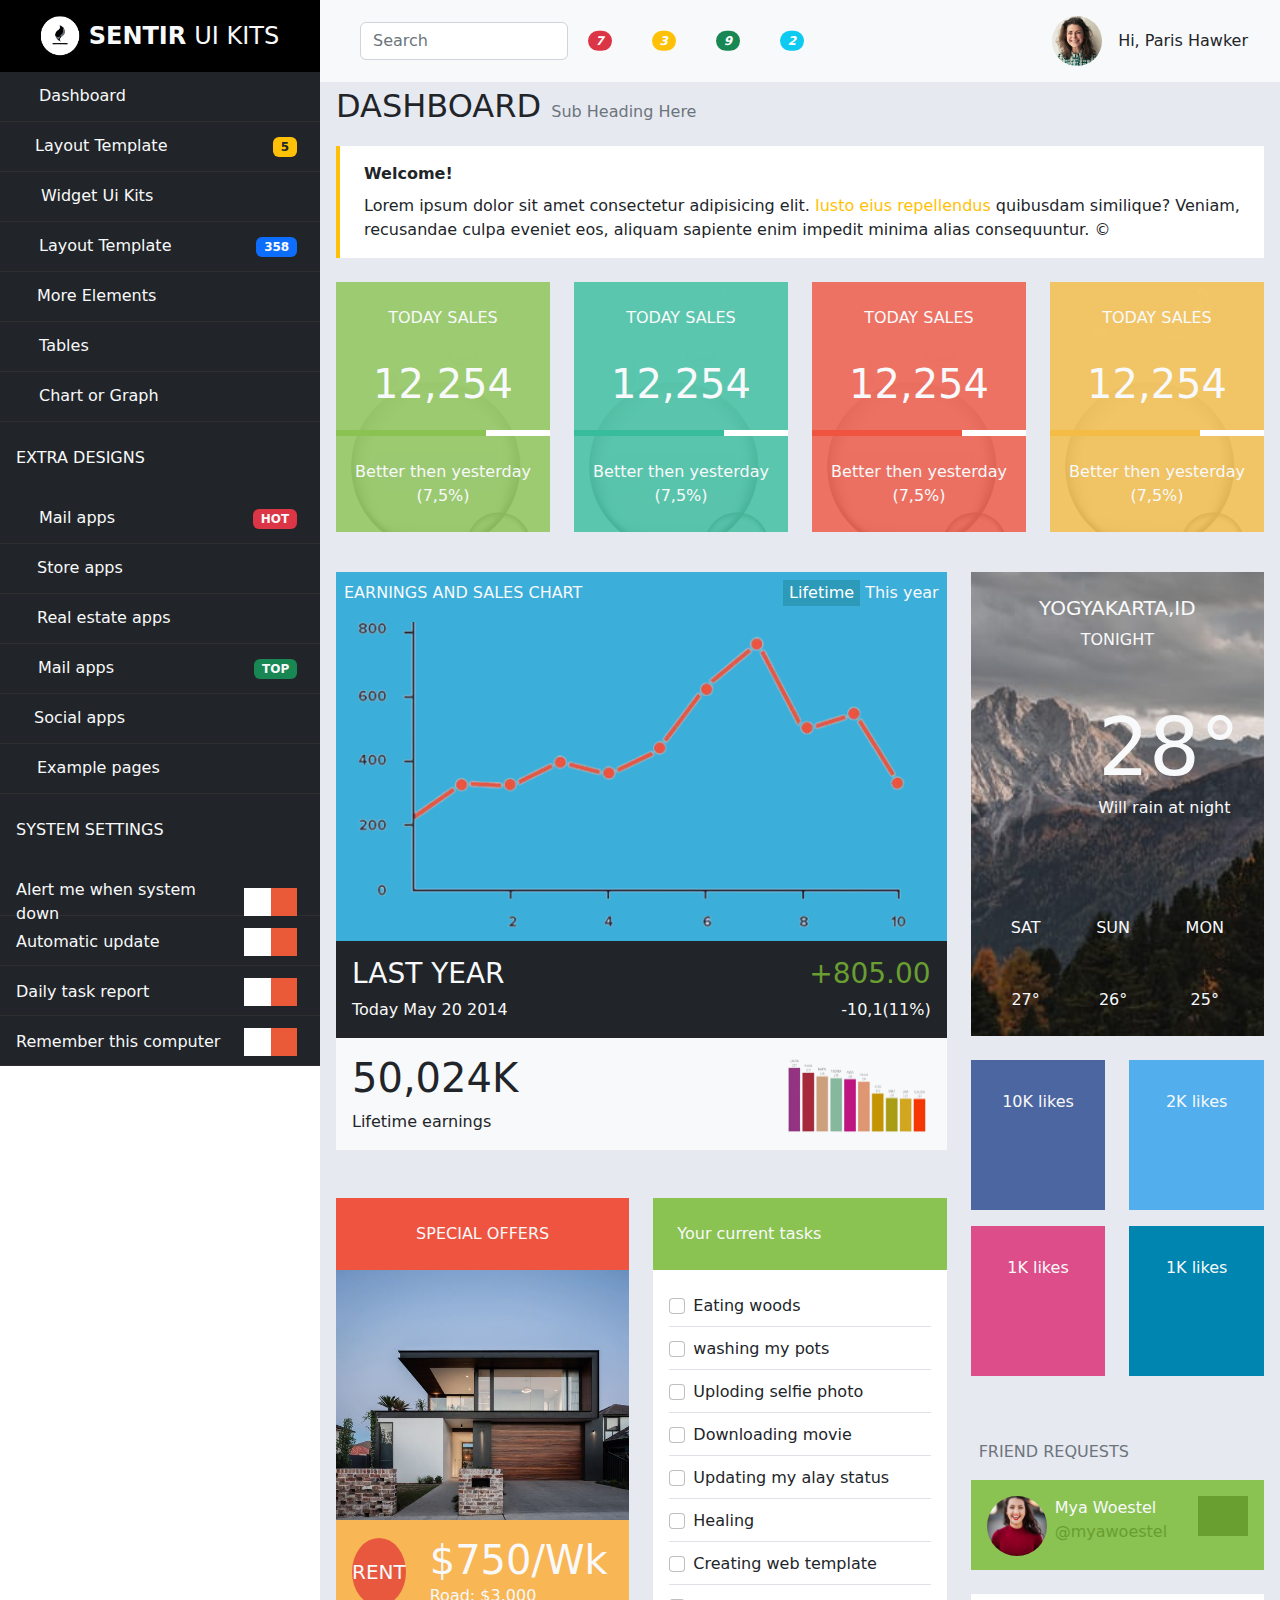
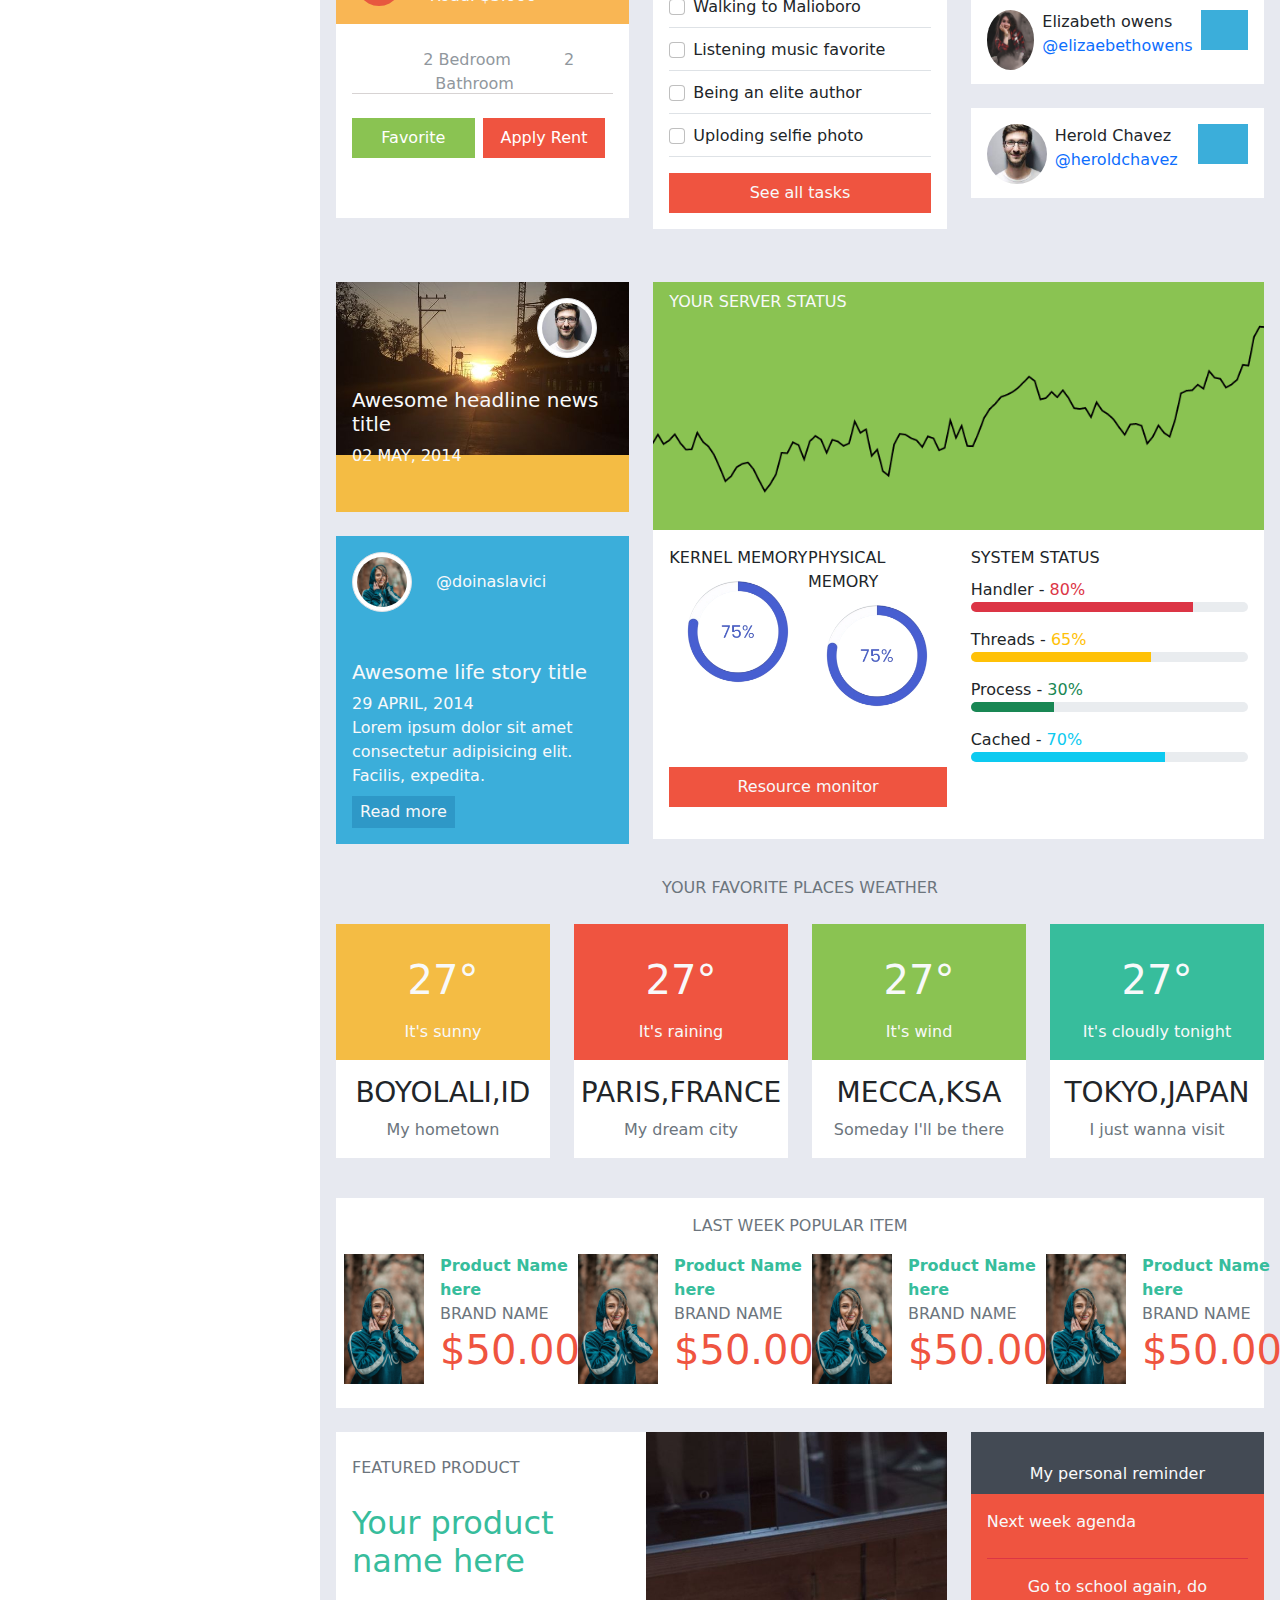
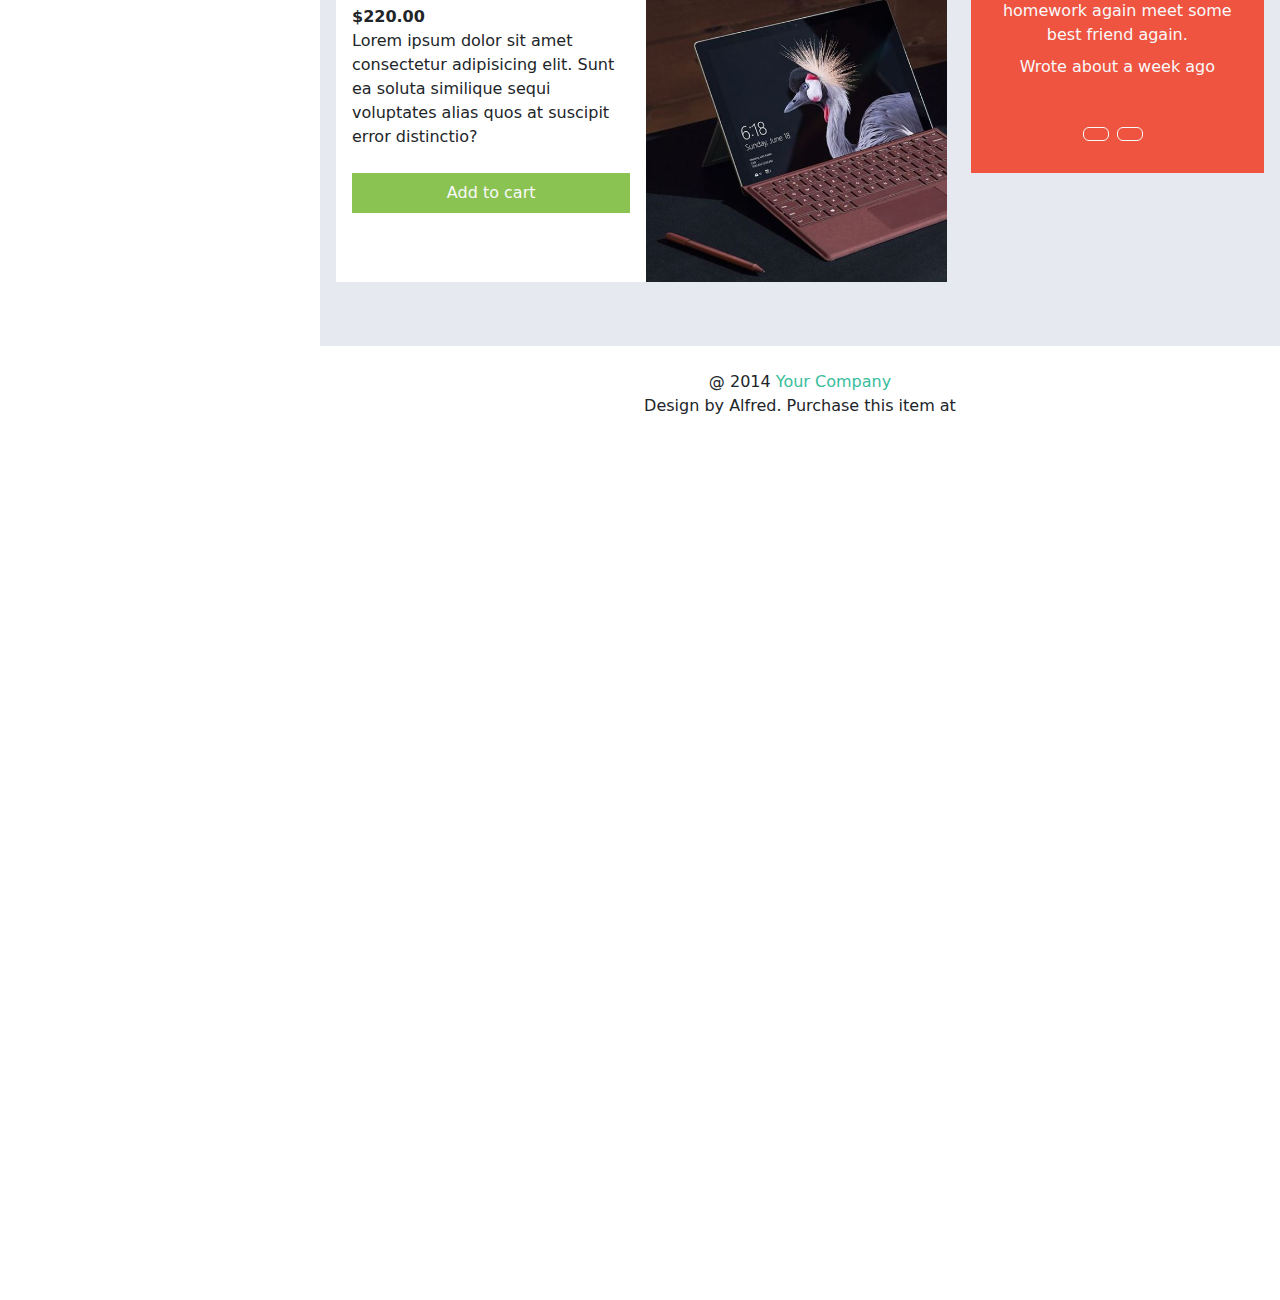
==== commit 749edfa0: "finisihed up create responsive" ====
--- a/admin-dashboard/index.html
+++ b/admin-dashboard/index.html
@@ -6,928 +6,1192 @@
     <meta name="viewport" content="width=device-width, initial-scale=1.0" />
     <link rel="stylesheet" href="./css/bootstrap.min.css" />
     <link rel="stylesheet" href="./css/style.css" />
-    <link rel="stylesheet" href="./fontawesome-6/css/all.css" />
-    <title>Document</title>
+    <!-- <link rel="stylesheet" href="./fontawesome-6/css/all.css" /> -->
+    <!-- <link rel="stylesheet" href="https://cdnjs.cloudflare.com/ajax/libs/font-awesome/6.1.2/css/all.min.css"> -->
+    <link
+      rel="stylesheet"
+      href="https://use.fontawesome.com/releases/v5.6.1/css/all.css"
+      integrity="sha384-gfdkjb5BdAXd+lj+gudLWI+BXq4IuLW5IT+brZEZsLFm++aCMlF1V92rMkPaX4PP"
+      crossorigin="anonymous"
+    />
+    <link rel="icon" href="./img/logo2.png" type="image/x-icon" />
+    <title>Sentir UI Kits</title>
   </head>
   <body>
-    <div class="main-app d-flex">
-      <!-- Sidebar -->
-      <div class="sidebar">
-        <div
-          class="logo py-3 bg-black d-flex align-items-center justify-content-center"
-        >
-          <div class="image-box">
-            <img src="./img/logo2.png" alt="logo-sentr-ui" />
-          </div>
-          <span class="text-uppercase text-light fw-bold fs-4 mx-2"
-            >sentir</span
-          >
-          <span class="text-uppercase text-light fs-4"> ui kits</span>
-        </div>
-
-        <div class="main-menu bg-dark h-100">
-          <div class="menu-item">
-            <div class="px-3 w-100 d-flex text-light align-items-center">
-              <div class="dashboard-title">
-                <i class="fa-solid fa-gauge"></i>
-                <span>Dashboard</span>
-              </div>
+    <div class="main-app">
+      <div class="row gx-0">
+        
+        <!-- Sidebar -->
+        <div class="col-md-3">
+          <div class="sidebar">
+            <div
+              class="logo py-3 bg-black d-flex align-items-center justify-content-center"
+            >
+              <img src="./img/logo2.png" alt="logo-sentr-ui" />
+              <span class="text-uppercase text-light fw-bold fs-4 mx-2"
+                >sentir</span
+              >
+              <span class="text-uppercase text-light fs-4"> ui kits</span>
             </div>
-          </div>
-          <div class="menu-item">
-            <div
-              class="px-3 w-100 d-flex text-light align-items-center justify-content-between"
-            >
-              <div class="title">
-                <i class="fa-solid fa-tv"></i>
-                <span>Layout Template</span>
-              </div>
-              <div>
-                <span class="badge bg-warning text-dark">5</span>
-                <i class="arrow fa-solid fa-angle-right m-0"></i>
-              </div>
-            </div>
-          </div>
-          <div class="menu-item">
-            <div
-              class="px-3 w-100 d-flex text-light align-items-center justify-content-between"
-            >
-              <div class="title">
-                <i class="fa-solid fa-flask" style="margin-right: 25px"></i>
-                <span>Widget Ui Kits</span>
-              </div>
-              <div>
-                <i class="arrow fa-solid fa-angle-right m-0"></i>
-              </div>
-            </div>
-          </div>
-          <div class="menu-item">
-            <div
-              class="px-3 w-100 d-flex text-light align-items-center justify-content-between"
-            >
-              <div class="title">
-                <i class="fa-solid fa-folder" style="margin-right: 23px"></i>
-                <span>Layout Template</span>
-              </div>
-              <div>
-                <span class="badge bg-primary text-light">358</span>
-                <i class="arrow fa-solid fa-angle-right m-0"></i>
-              </div>
-            </div>
-          </div>
-          <div class="menu-item">
-            <div
-              class="px-3 w-100 d-flex text-light align-items-center justify-content-between"
-            >
-              <div class="title">
-                <i
-                  class="fa-solid fa-folder-open"
-                  style="margin-right: 21px"
-                ></i>
-                <span>More Elements</span>
-              </div>
-              <div>
-                <i class="arrow fa-solid fa-angle-right m-0"></i>
-              </div>
-            </div>
-          </div>
-          <div class="menu-item">
-            <div
-              class="px-3 w-100 d-flex text-light align-items-center justify-content-between"
-            >
-              <div class="title">
-                <i class="fa-solid fa-table" style="margin-right: 23px"></i>
-                <span>Tables</span>
-              </div>
-              <div>
-                <i class="arrow fa-solid fa-angle-right m-0"></i>
-              </div>
-            </div>
-          </div>
-          <div class="menu-item">
-            <div
-              class="px-3 w-100 d-flex text-light align-items-center justify-content-between"
-            >
-              <div class="title">
-                <i
-                  class="fa-solid fa-chart-column"
-                  style="margin-right: 23px"
-                ></i>
-                <span>Chart or Graph</span>
-              </div>
-              <div>
-                <i class="arrow fa-solid fa-angle-right m-0"></i>
-              </div>
-            </div>
-          </div>
-
-          <div class="px-3 my-4">
-            <span class="text-uppercase text-light">extra designs</span>
-          </div>
-
-          <div class="menu-item">
-            <div
-              class="px-3 w-100 d-flex text-light align-items-center justify-content-between"
-            >
-              <div class="title">
-                <i class="fa-solid fa-envelope" style="margin-right: 23px"></i>
-                <span>Mail apps</span>
-              </div>
-              <div>
-                <span class="badge bg-danger text-light">HOT</span>
-                <i class="arrow fa-solid fa-angle-right m-0"></i>
-              </div>
-            </div>
-          </div>
-          <div class="menu-item">
-            <div
-              class="px-3 w-100 d-flex text-light align-items-center justify-content-between"
-            >
-              <div class="title">
-                <i
-                  class="fa-solid fa-cart-shopping"
-                  style="margin-right: 21px"
-                ></i>
-                <span>Store apps</span>
-              </div>
-              <div>
-                <i class="arrow fa-solid fa-angle-right m-0"></i>
-              </div>
-            </div>
-          </div>
-          <div class="menu-item">
-            <div
-              class="px-3 w-100 d-flex text-light align-items-center justify-content-between"
-            >
-              <div class="title">
-                <i
-                  class="fa-solid fa-house-chimney"
-                  style="margin-right: 20px"
-                ></i>
-                <span>Real estate apps</span>
-              </div>
-              <div>
-                <i class="arrow fa-solid fa-angle-right m-0"></i>
-              </div>
-            </div>
-          </div>
-          <div class="menu-item">
-            <div
-              class="px-3 w-100 d-flex text-light align-items-center justify-content-between"
-            >
-              <div class="title">
-                <i class="fa-solid fa-comment" style="margin-right: 22px"></i>
-                <span>Mail apps</span>
-              </div>
-              <div>
-                <span class="badge bg-success text-light">TOP</span>
-                <i class="arrow fa-solid fa-angle-right m-0"></i>
-              </div>
-            </div>
-          </div>
-          <div class="menu-item">
-            <div
-              class="px-3 w-100 d-flex text-light align-items-center justify-content-between"
-            >
-              <div class="title">
-                <i class="fa-solid fa-users" style="margin-right: 18px"></i>
-                <span>Social apps</span>
-              </div>
-              <div>
-                <i class="arrow fa-solid fa-angle-right m-0"></i>
-              </div>
-            </div>
-          </div>
-          <div class="menu-item">
-            <div
-              class="px-3 w-100 d-flex text-light align-items-center justify-content-between"
-            >
-              <div class="title">
-                <i class="fa-solid fa-heart" style="margin-right: 21px"></i>
-                <span>Example pages</span>
-              </div>
-              <div>
-                <i class="arrow fa-solid fa-angle-right m-0"></i>
-              </div>
-            </div>
-          </div>
-
-          <div class="px-3 my-4">
-            <span class="text-uppercase text-light">system settings</span>
-          </div>
-
-          <div class="menu-item">
-            <div
-              class="px-3 w-100 d-flex text-light align-items-center justify-content-between"
-            >
-              <div class="title">
-                <span>Alert me when system down</span>
-              </div>
-              <div>
-                <label class="switch">
-                  <input type="checkbox" />
-                  <span class="slider"></span>
-                </label>
-              </div>
-            </div>
-          </div>
-          <div class="menu-item">
-            <div
-              class="px-3 w-100 d-flex text-light align-items-center justify-content-between"
-            >
-              <div class="title">
-                <span>Automatic update</span>
-              </div>
-              <div>
-                <label class="switch">
-                  <input type="checkbox" />
-                  <span class="slider"></span>
-                </label>
-              </div>
-            </div>
-          </div>
-          <div class="menu-item">
-            <div
-              class="px-3 w-100 d-flex text-light align-items-center justify-content-between"
-            >
-              <div class="title">
-                <span>Daily task report</span>
-              </div>
-              <div>
-                <label class="switch">
-                  <input type="checkbox" />
-                  <span class="slider"></span>
-                </label>
-              </div>
-            </div>
-          </div>
-          <div class="menu-item">
-            <div
-              class="px-3 w-100 d-flex text-light align-items-center justify-content-between"
-            >
-              <div class="title">
-                <span>Remember this computer</span>
-              </div>
-              <div>
-                <label class="switch">
-                  <input type="checkbox" />
-                  <span class="slider"></span>
-                </label>
+    
+            <div class="main-menu bg-dark">
+              <div class="menu-item">
+                <div class="px-3 w-100 d-flex text-light align-items-center">
+                  <div class="dashboard-title">
+                    <i class="fas fa-tachometer-alt"></i>
+                    <span>Dashboard</span>
+                  </div>
+                </div>
+              </div>
+              <div class="menu-item">
+                <div
+                  class="px-3 w-100 d-flex text-light align-items-center justify-content-between"
+                >
+                  <div class="title">
+                    <i class="fas fa-desktop"></i>
+                    <span>Layout Template</span>
+                  </div>
+                  <div>
+                    <span class="badge bg-warning text-dark">5</span>
+                    <i class="fas fa-angle-right"></i>
+                  </div>
+                </div>
+              </div>
+              <div class="menu-item">
+                <div
+                  class="px-3 w-100 d-flex text-light align-items-center justify-content-between"
+                >
+                  <div class="title">
+                    <i class="fas fa-flask" style="margin-right: 25px"></i>
+                    <span>Widget Ui Kits</span>
+                  </div>
+                  <div>
+                    <i class="fas fa-angle-right"></i>
+                  </div>
+                </div>
+              </div>
+              <div class="menu-item">
+                <div
+                  class="px-3 w-100 d-flex text-light align-items-center justify-content-between"
+                >
+                  <div class="title">
+                    <i class="fas fa-folder" style="margin-right: 23px"></i>
+                    <span>Layout Template</span>
+                  </div>
+                  <div>
+                    <span class="badge bg-primary text-light">358</span>
+                    <i class="arrow fas fa-angle-right m-0"></i>
+                  </div>
+                </div>
+              </div>
+              <div class="menu-item">
+                <div
+                  class="px-3 w-100 d-flex text-light align-items-center justify-content-between"
+                >
+                  <div class="title">
+                    <i class="fas fa-folder-open" style="margin-right: 21px"></i>
+                    <span>More Elements</span>
+                  </div>
+                  <div>
+                    <i class="arrow fas fa-angle-right m-0"></i>
+                  </div>
+                </div>
+              </div>
+              <div class="menu-item">
+                <div
+                  class="px-3 w-100 d-flex text-light align-items-center justify-content-between"
+                >
+                  <div class="title">
+                    <i class="fas fa-table" style="margin-right: 23px"></i>
+                    <span>Tables</span>
+                  </div>
+                  <div>
+                    <i class="arrow fas fa-angle-right m-0"></i>
+                  </div>
+                </div>
+              </div>
+              <div class="menu-item">
+                <div
+                  class="px-3 w-100 d-flex text-light align-items-center justify-content-between"
+                >
+                  <div class="title">
+                    <i class="fas fa-chart-bar" style="margin-right: 23px"></i>
+                    <span>Chart or Graph</span>
+                  </div>
+                  <div>
+                    <i class="arrow fas fa-angle-right m-0"></i>
+                  </div>
+                </div>
+              </div>
+    
+              <div class="px-3 my-4">
+                <span class="text-uppercase text-light">extra designs</span>
+              </div>
+    
+              <div class="menu-item">
+                <div
+                  class="px-3 w-100 d-flex text-light align-items-center justify-content-between"
+                >
+                  <div class="title">
+                    <i class="fas fa-envelope" style="margin-right: 23px"></i>
+                    <span>Mail apps</span>
+                  </div>
+                  <div>
+                    <span class="badge bg-danger text-light">HOT</span>
+                    <i class="arrow fas fa-angle-right m-0"></i>
+                  </div>
+                </div>
+              </div>
+              <div class="menu-item">
+                <div
+                  class="px-3 w-100 d-flex text-light align-items-center justify-content-between"
+                >
+                  <div class="title">
+                    <i class="fas fa-shopping-cart" style="margin-right: 21px"></i>
+                    <span>Store apps</span>
+                  </div>
+                  <div>
+                    <i class="arrow fas fa-angle-right m-0"></i>
+                  </div>
+                </div>
+              </div>
+              <div class="menu-item">
+                <div
+                  class="px-3 w-100 d-flex text-light align-items-center justify-content-between"
+                >
+                  <div class="title">
+                    <i class="fas fa-home" style="margin-right: 21px"></i>
+                    <span>Real estate apps</span>
+                  </div>
+                  <div>
+                    <i class="arrow fas fa-angle-right m-0"></i>
+                  </div>
+                </div>
+              </div>
+    
+              <div class="menu-item">
+                <div
+                  class="px-3 w-100 d-flex text-light align-items-center justify-content-between"
+                >
+                  <div class="title">
+                    <i class="fas fa-comment" style="margin-right: 22px"></i>
+                    <span>Mail apps</span>
+                  </div>
+                  <div>
+                    <span class="badge bg-success text-light">TOP</span>
+                    <i class="arrow fas fa-angle-right m-0"></i>
+                  </div>
+                </div>
+              </div>
+              <div class="menu-item">
+                <div
+                  class="px-3 w-100 d-flex text-light align-items-center justify-content-between"
+                >
+                  <div class="title">
+                    <i class="fas fa-users" style="margin-right: 18px"></i>
+                    <span>Social apps</span>
+                  </div>
+                  <div>
+                    <i class="arrow fas fa-angle-right m-0"></i>
+                  </div>
+                </div>
+              </div>
+              <div class="menu-item">
+                <div
+                  class="px-3 w-100 d-flex text-light align-items-center justify-content-between"
+                >
+                  <div class="title">
+                    <i class="fas fa-heart" style="margin-right: 21px"></i>
+                    <span>Example pages</span>
+                  </div>
+                  <div>
+                    <i class="arrow fas fa-angle-right m-0"></i>
+                  </div>
+                </div>
+              </div>
+    
+              <div class="px-3 my-4">
+                <span class="text-uppercase text-light">system settings</span>
+              </div>
+    
+              <div class="menu-item">
+                <div
+                  class="px-3 w-100 d-flex text-light align-items-center justify-content-between"
+                >
+                  <div class="title">
+                    <span>Alert me when system down</span>
+                  </div>
+                  <div>
+                    <label class="switch">
+                      <input type="checkbox" />
+                      <span class="slider"></span>
+                    </label>
+                  </div>
+                </div>
+              </div>
+              <div class="menu-item">
+                <div
+                  class="px-3 w-100 d-flex text-light align-items-center justify-content-between"
+                >
+                  <div class="title">
+                    <span>Automatic update</span>
+                  </div>
+                  <div>
+                    <label class="switch">
+                      <input type="checkbox" />
+                      <span class="slider"></span>
+                    </label>
+                  </div>
+                </div>
+              </div>
+              <div class="menu-item">
+                <div
+                  class="px-3 w-100 d-flex text-light align-items-center justify-content-between"
+                >
+                  <div class="title">
+                    <span>Daily task report</span>
+                  </div>
+                  <div>
+                    <label class="switch">
+                      <input type="checkbox" />
+                      <span class="slider"></span>
+                    </label>
+                  </div>
+                </div>
+              </div>
+              <div class="menu-item">
+                <div
+                  class="px-3 w-100 d-flex text-light align-items-center justify-content-between"
+                >
+                  <div class="title">
+                    <span>Remember this computer</span>
+                  </div>
+                  <div>
+                    <label class="switch">
+                      <input type="checkbox" />
+                      <span class="slider"></span>
+                    </label>
+                  </div>
+                </div>
               </div>
             </div>
           </div>
         </div>
-      </div>
-
-      <div class="main-content">
-        <header class="bg-light">
-          <div class="container px-3">
-            <nav class="d-flex justify-content-between align-items-center">
-              <div
-                class="w-50 d-flex justify-content-between align-items-center"
-              >
-                <i class="fa-solid fa-arrow-left-long fs-5"></i>
-                <input
-                  type="text"
-                  class="input-search form-control w-50"
-                  placeholder="Search"
-                />
-                <div class="icon-notification d-flex justify-content-between">
-                  <i class="fa-solid fa-bell position-relative">
-                    <span
-                      class="position-absolute top-0 start-100 translate-middle badge rounded-pill bg-danger"
+        
+        <!-- Main Content -->
+        <div class="col-md-9">
+          <div class="main-content col-md-10">
+            <header class="bg-light">
+              <div class="container px-3">
+                <nav class="d-flex justify-content-between align-items-center py-3">
+                  <div
+                    class="w-50 d-flex justify-content-between align-items-center"
+                  >
+                    <i class="fas fa-long-arrow-alt-left fs-5"></i>
+                    <input
+                      type="text"
+                      class="input-search form-control w-100 mx-4"
+                      placeholder="Search"
+                    />
+                    <div class="w-100 icon-notification d-flex justify-content-between mx-2">
+                      <i class="fas fa-bell position-relative">
+                        <span
+                          class="position-absolute top-0 start-100 translate-middle badge rounded-pill bg-danger"
+                        >
+                          7
+                          <span class="visually-hidden">unread messages</span>
+                        </span>
+                      </i>
+                      <i class="fas fa-briefcase position-relative">
+                        <span
+                          class="position-absolute top-0 start-100 translate-middle badge rounded-pill bg-warning"
+                        >
+                          3
+                          <span class="visually-hidden">unread messages</span>
+                        </span>
+                      </i>
+                      <i class="fas fa-envelope position-relative">
+                        <span
+                          class="position-absolute top-0 start-100 translate-middle badge rounded-pill bg-success"
+                        >
+                          9
+                          <span class="visually-hidden">unread messages</span>
+                        </span>
+                      </i>
+                      <i class="fas fa-users position-relative">
+                        <span
+                          class="position-absolute top-0 start-100 translate-middle badge rounded-pill bg-info"
+                        >
+                          2
+                          <span class="visually-hidden">unread messages</span>
+                        </span>
+                      </i>
+                    </div>
+                  </div>
+                  <div class="w-50 profile d-flex justify-content-end">
+                    <div
+                      class="body d-flex align-items-center"
                     >
-                      7
-                      <span class="visually-hidden">unread messages</span>
-                    </span>
-                  </i>
-                  <i class="fa-solid fa-briefcase position-relative">
-                    <span
-                      class="position-absolute top-0 start-100 translate-middle badge rounded-pill bg-warning"
-                    >
-                      3
-                      <span class="visually-hidden">unread messages</span>
-                    </span>
-                  </i>
-                  <i class="fa-solid fa-envelope position-relative">
-                    <span
-                      class="position-absolute top-0 start-100 translate-middle badge rounded-pill bg-success"
-                    >
-                      9
-                      <span class="visually-hidden">unread messages</span>
-                    </span>
-                  </i>
-                  <i class="fa-solid fa-users position-relative">
-                    <span
-                      class="position-absolute top-0 start-100 translate-middle badge rounded-pill bg-info"
-                    >
-                      2
-                      <span class="visually-hidden">unread messages</span>
-                    </span>
-                  </i>
-                </div>
-              </div>
-              <div class="w-50 d-flex justify-content-end">
-                <div
-                  class="w-40 d-flex align-items-center justify-content-between"
-                >
-                  <div class="image-box rounded-circle bg-danger">
-                    <img
-                      src="./img/people2.jpeg"
-                      alt=""
-                      class="w-100 img-fluid rounded-circle"
-                    />
-                  </div>
-                  <span>Hi, Paris Hawker</span>
-                  <i class="fa-solid fa-bullhorn"></i>
-                </div>
-              </div>
-            </nav>
-          </div>
-        </header>
-
-        <section class="dashboard">
-          <div class="container px-3">
-            <div class="mb-3">
-              <span class="text-uppercase fs-2">dashboard </span>
-              <span class="text-capitalize text-muted">sub heading here</span>
-            </div>
-
-            <div
-              class="border-4 border-start border-warning px-4 py-3 mb-4 w-100 bg-white"
-            >
-              <span class="fw-bold">Welcome!</span>
-              <p class="m-0 pt-2">
-                Lorem ipsum dolor sit amet consectetur adipisicing elit.
-                <span class="text-warning"> Iusto eius repellendus</span>
-                quibusdam similique? Veniam, recusandae culpa eveniet eos,
-                aliquam sapiente enim impedit minima alias consequuntur. &copy;
-              </p>
-            </div>
-
-            <div class="today row mb-4">
-              <div class="col-md">
-                <div class="box text-light">
-                  <img
-                    src="./img/bubble.png"
-                    alt="bubble.png"
-                    class="position-absolute"
-                  />
-                  <div
-                    class="background background-primary position-absolute"
-                  ></div>
-                  <div
-                    class="content position-relative py-4 d-flex flex-column text-center"
-                  >
-                    <span class="text-uppercase">today sales</span>
-                    <span class="mt-4 fs-1">12,254</span>
-                    <div class="line mt-3">
-                      <div class="left background-primary"></div>
-                      <div class="right"></div>
-                    </div>
-                    <span class="mt-4">Better then yesterday (7,5%)</span>
-                  </div>
-                </div>
-              </div>
-              <div class="col-md">
-                <div class="box text-light">
-                  <img
-                    src="./img/bubble.png"
-                    alt="bubble.png"
-                    class="position-absolute"
-                  />
-                  <div
-                    class="background background-secondary position-absolute"
-                  ></div>
-                  <div
-                    class="content position-relative py-4 d-flex flex-column text-center"
-                  >
-                    <span class="text-uppercase">today visitors</span>
-                    <span class="mt-4 fs-1">521</span>
-                    <div class="line mt-3">
-                      <div class="left background-secondary"></div>
-                      <div class="right"></div>
-                    </div>
-                    <span class="mt-4">Better then yesterday (10,5%)</span>
-                  </div>
-                </div>
-              </div>
-              <div class="col-md">
-                <div class="box text-light">
-                  <img
-                    src="./img/bubble.png"
-                    alt="bubble.png"
-                    class="position-absolute"
-                  />
-                  <div
-                    class="background background-third position-absolute"
-                  ></div>
-                  <div
-                    class="content position-relative py-4 d-flex flex-column text-center"
-                  >
-                    <span class="text-uppercase">today feeback</span>
-                    <span class="mt-4 fs-1">124</span>
-                    <div class="line mt-3">
-                      <div class="left background-third"></div>
-                      <div class="right"></div>
-                    </div>
-                    <span class="mt-4">less then yesterday (7,5%)</span>
-                  </div>
-                </div>
-              </div>
-              <div class="col-md">
-                <div class="box text-light">
-                  <img
-                    src="./img/bubble.png"
-                    alt="bubble.png"
-                    class="position-absolute"
-                  />
-                  <div
-                    class="background background-fourth position-absolute"
-                  ></div>
-                  <div
-                    class="content position-relative py-4 d-flex flex-column text-center"
-                  >
-                    <span class="text-uppercase">today landings</span>
-                    <span class="mt-4 fs-1">10,241</span>
-                    <div class="line mt-3">
-                      <div class="left background-fourth"></div>
-                      <div class="right"></div>
-                    </div>
-                    <span class="mt-4">Better then yesterday (12,5%)</span>
-                  </div>
-                </div>
-              </div>
-            </div>
-
-            <div class="research">
-              <div class="row">
-                <div class="col-md-8 mb-5">
-                  <div class="line-chart background-success p-2">
-                    <div class="d-flex justify-content-between text-light mb-3">
-                      <span class="text-uppercase"
-                        >earnings and sales chart</span
-                      >
-                      <div>
-                        <button class="button-1">Lifetime</button>
-                        <button class="button-2 bg-transparent text-light">
-                          This year
-                        </button>
-                      </div>
-                    </div>
-                    <img
-                      src="./img/line-diagram.png"
-                      alt=""
-                      class="w-100 img-fluid"
-                    />
-                  </div>
-                  <div
-                    class="last-year w-100 bg-dark d-flex text-light justify-content-between p-3"
-                  >
-                    <div>
-                      <h3 class="text-uppercase">last year</h3>
-                      <p>Today May 20 2014</p>
-                    </div>
-                    <div class="text-end">
-                      <h3 class="text-uppercase text-primary-2">+805.00</h3>
-                      <p>-10,1(11%)</p>
-                    </div>
-                  </div>
-                  <div
-                    class="lifetime bg-light d-flex justify-content-between p-3 mb-5"
-                  >
-                    <div>
-                      <h1>50,024K</h1>
-                      <p>Lifetime earnings</p>
-                    </div>
-                    <img src="./img/bar-chart.png" alt="bar-chart" class="" />
-                  </div>
-
+                      <img src="./img/people2.jpeg" alt="" class="rounded-circle" />
+                      <span class="mx-3">Hi, Paris Hawker</span>
+                      <i class="fas fa-bullhorn"></i>
+                    </div>
+                  </div>
+                </nav>
+              </div>
+            </header>
+    
+            <section class="dashboard">
+              <div class="container px-3">
+                <div class="mb-3">
+                  <span class="text-uppercase fs-2">dashboard </span>
+                  <span class="text-capitalize text-muted">sub heading here</span>
+                </div>
+    
+                <div
+                  class="border-4 border-start border-warning px-4 py-3 mb-4 w-100 bg-white"
+                >
+                  <span class="fw-bold">Welcome!</span>
+                  <p class="m-0 pt-2">
+                    Lorem ipsum dolor sit amet consectetur adipisicing elit.
+                    <span class="text-warning"> Iusto eius repellendus</span>
+                    quibusdam similique? Veniam, recusandae culpa eveniet eos,
+                    aliquam sapiente enim impedit minima alias consequuntur. &copy;
+                  </p>
+                </div>
+    
+                <div class="today row mb-4">
+                  <div class="col-md-3 mb-3">
+                    <div class="box text-light">
+                      <div class="background-primary-thin">
+                        <div class="content py-4 d-flex flex-column text-center">
+                          <span class="text-uppercase">today sales</span>
+                          <span class="mt-4 fs-1">12,254</span>
+                          <div class="line mt-3">
+                            <div class="left background-primary"></div>
+                            <div class="right"></div>
+                          </div>
+                          <span class="mt-4">Better then yesterday (7,5%)</span>
+                        </div>
+                      </div>
+                    </div>
+                  </div>
+                  <div class="col-md-3 mb-3">
+                    <div class="box text-light">
+                      <div class="background-secondary-thin">
+                        <div class="content py-4 d-flex flex-column text-center">
+                          <span class="text-uppercase">today sales</span>
+                          <span class="mt-4 fs-1">12,254</span>
+                          <div class="line mt-3">
+                            <div class="left background-secondary"></div>
+                            <div class="right"></div>
+                          </div>
+                          <span class="mt-4">Better then yesterday (7,5%)</span>
+                        </div>
+                      </div>
+                    </div>
+                  </div>
+                  <div class="col-md-3 mb-3">
+                    <div class="box text-light">
+                      <div class="background-third-thin">
+                        <div class="content py-4 d-flex flex-column text-center">
+                          <span class="text-uppercase">today sales</span>
+                          <span class="mt-4 fs-1">12,254</span>
+                          <div class="line mt-3">
+                            <div class="left background-third"></div>
+                            <div class="right"></div>
+                          </div>
+                          <span class="mt-4">Better then yesterday (7,5%)</span>
+                        </div>
+                      </div>
+                    </div>
+                  </div>
+                  <div class="col-md-3">
+                    <div class="box text-light">
+                      <div class="background-warning-thin">
+                        <div class="content py-4 d-flex flex-column text-center">
+                          <span class="text-uppercase">today sales</span>
+                          <span class="mt-4 fs-1">12,254</span>
+                          <div class="line mt-3">
+                            <div class="left background-warning"></div>
+                            <div class="right"></div>
+                          </div>
+                          <span class="mt-4">Better then yesterday (7,5%)</span>
+                        </div>
+                      </div>
+                    </div>
+                  </div>
+                </div>
+    
+                <div class="research">
                   <div class="row">
-                    <div class="col-md-6">
-                      <div class="rent-house">
-                        <div class="title d-flex text-light background-third">
-                          <span class="text-uppercase m-auto"
-                            >special offers</span
+                    <div class="col-md-8 mb-5">
+                      <div class="line-chart background-success p-2">
+                        <div class="d-flex justify-content-between align-items-center text-light mb-3">
+                          <span class="text-uppercase"
+                            >earnings and sales chart</span
                           >
+                          <div>
+                            <button class="button-1">Lifetime</button>
+                            <button class="button-2 bg-transparent text-light p-0">
+                              This year
+                            </button>
+                          </div>
                         </div>
                         <img
-                          src="./img/house.jpg"
-                          alt="house"
+                          src="./img/line-diagram.png"
+                          alt=""
                           class="w-100 img-fluid"
                         />
+                      </div>
+                      <div
+                        class="last-year w-100 bg-dark d-flex text-light justify-content-between p-3"
+                      >
+                        <div>
+                          <h3 class="text-uppercase">last year</h3>
+                          <p>Today May 20 2014</p>
+                        </div>
+                        <div class="text-end">
+                          <h3 class="text-uppercase text-primary-2">+805.00</h3>
+                          <p>-10,1(11%)</p>
+                        </div>
+                      </div>
+                      <div
+                        class="lifetime bg-light d-flex justify-content-between p-3 mb-5"
+                      >
+                        <div>
+                          <h1>50,024K</h1>
+                          <p>Lifetime earnings</p>
+                        </div>
+                        <img
+                          src="./img/bar-chart.png"
+                          alt="bar-chart"
+                          class="w-25"
+                        />
+                      </div>
+    
+                      <div class="row">
+                        <div class="col-md-6 mb-3">
+                          <div class="rent-house">
+                            <div
+                              class="title d-flex text-light background-third py-4"
+                            >
+                              <span class="text-uppercase m-auto"
+                                >special offers</span
+                              >
+                            </div>
+                            <img
+                              src="./img/house.jpg"
+                              alt="house"
+                              class="w-100 img-fluid"
+                            />
+                            <div
+                              class="price py-3 align-items-center px-3 d-flex text-light"
+                            >
+                              <div class="rounded-circle d-flex fs-5 circle">
+                                <span class="text-uppercase m-auto">rent</span>
+                              </div>
+                              <div class="mx-4">
+                                <h1 class="m-0">$750/Wk</h1>
+                                <p>Road: $3.000</p>
+                              </div>
+                            </div>
+                            <div
+                              class="desc bg-white mx-3 text-center py-4 mb-4 text-secondary opacity-75"
+                            >
+                              <span class="mx-3"
+                                ><i class="fas fa-bed mx-2"></i>2 Bedroom</span
+                              >
+                              <span class="mx-3"
+                                ><i class="fas fa-user mx-2"></i>2 Bathroom</span
+                              >
+                            </div>
+                            <div class="text-center mb-4 text-warning">
+                              <i class="fas fa-star"></i>
+                              <i class="fas fa-star"></i>
+                              <i class="fas fa-star"></i>
+                              <i class="fas fa-star"></i>
+                              <i class="fas fa-star"></i>
+                            </div>
+                            <div
+                              class="button px-3 d-flex text-light"
+                            >
+                              <button class="background-primary">Favorite</button>
+                              <button class="background-third mx-2">Apply Rent</button>
+                            </div>
+                          </div>
+                        </div>
+                        <div class="col-md-6">
+                          <div class="task bg-white">
+                            <div
+                              class="title background-primary px-3 text-light d-flex align-items-center py-4"
+                            >
+                              <i class="fas fa-calendar-check"></i>
+                              <p class="m-0 px-2">Your current tasks</p>
+                            </div>
+                            <div class="content py-3 px-3">
+                              <div class="form-check py-2 border-1 border-bottom">
+                                <input
+                                  class="form-check-input"
+                                  type="checkbox"
+                                  value=""
+                                  id="flexCheckDefault"
+                                />
+                                <label
+                                  class="form-check-label"
+                                  for="flexCheckDefault"
+                                >
+                                  Eating woods
+                                </label>
+                              </div>
+                              <div class="form-check py-2 border-1 border-bottom">
+                                <input
+                                  class="form-check-input"
+                                  type="checkbox"
+                                  value=""
+                                  id="flexCheckDefault"
+                                />
+                                <label
+                                  class="form-check-label"
+                                  for="flexCheckDefault"
+                                >
+                                  washing my pots
+                                </label>
+                              </div>
+                              <div class="form-check py-2 border-1 border-bottom">
+                                <input
+                                  class="form-check-input"
+                                  type="checkbox"
+                                  value=""
+                                  id="flexCheckDefault"
+                                />
+                                <label
+                                  class="form-check-label"
+                                  for="flexCheckDefault"
+                                >
+                                  Uploding selfie photo
+                                </label>
+                              </div>
+                              <div class="form-check py-2 border-1 border-bottom">
+                                <input
+                                  class="form-check-input"
+                                  type="checkbox"
+                                  value=""
+                                  id="flexCheckDefault"
+                                />
+                                <label
+                                  class="form-check-label"
+                                  for="flexCheckDefault"
+                                >
+                                  Downloading movie
+                                </label>
+                              </div>
+                              <div class="form-check py-2 border-1 border-bottom">
+                                <input
+                                  class="form-check-input"
+                                  type="checkbox"
+                                  value=""
+                                  id="flexCheckDefault"
+                                />
+                                <label
+                                  class="form-check-label"
+                                  for="flexCheckDefault"
+                                >
+                                  Updating my alay status
+                                </label>
+                              </div>
+                              <div class="form-check py-2 border-1 border-bottom">
+                                <input
+                                  class="form-check-input"
+                                  type="checkbox"
+                                  value=""
+                                  id="flexCheckDefault"
+                                />
+                                <label
+                                  class="form-check-label"
+                                  for="flexCheckDefault"
+                                >
+                                  Healing
+                                </label>
+                              </div>
+                              <div class="form-check py-2 border-1 border-bottom">
+                                <input
+                                  class="form-check-input"
+                                  type="checkbox"
+                                  value=""
+                                  id="flexCheckDefault"
+                                />
+                                <label
+                                  class="form-check-label"
+                                  for="flexCheckDefault"
+                                >
+                                  Creating web template
+                                </label>
+                              </div>
+                              <div class="form-check py-2 border-1 border-bottom">
+                                <input
+                                  class="form-check-input"
+                                  type="checkbox"
+                                  value=""
+                                  id="flexCheckDefault"
+                                />
+                                <label
+                                  class="form-check-label"
+                                  for="flexCheckDefault"
+                                >
+                                  Walking to Malioboro
+                                </label>
+                              </div>
+                              <div class="form-check py-2 border-1 border-bottom">
+                                <input
+                                  class="form-check-input"
+                                  type="checkbox"
+                                  value=""
+                                  id="flexCheckDefault"
+                                />
+                                <label
+                                  class="form-check-label"
+                                  for="flexCheckDefault"
+                                >
+                                  Listening music favorite
+                                </label>
+                              </div>
+                              <div class="form-check py-2 border-1 border-bottom">
+                                <input
+                                  class="form-check-input"
+                                  type="checkbox"
+                                  value=""
+                                  id="flexCheckDefault"
+                                />
+                                <label
+                                  class="form-check-label"
+                                  for="flexCheckDefault"
+                                >
+                                  Being an elite author
+                                </label>
+                              </div>
+                              <div
+                                class="form-check py-2 border-1 border-bottom mb-3"
+                              >
+                                <input
+                                  class="form-check-input"
+                                  type="checkbox"
+                                  value=""
+                                  id="flexCheckDefault"
+                                />
+                                <label
+                                  class="form-check-label"
+                                  for="flexCheckDefault"
+                                >
+                                  Uploding selfie photo
+                                </label>
+                              </div>
+                              <button
+                                class="w-100 py-2 background-third text-light"
+                              >
+                                See all tasks
+                              </button>
+                            </div>
+                          </div>
+                        </div>
+                      </div>
+                    </div>
+    
+                    <div class="col-md-4">
+                      <div class="forecast-weather mb-4">
+                        <div class="content text-light position-relative p-4">
+                          <div class="text-center text-uppercase mb-5">
+                            <h5>yogyakarta,id</h5>
+                            <span>tonight</span>
+                          </div>
+                          <div
+                            class="cloud d-flex justify-content-between align-items-center mb-5"
+                          >
+                            <i class="fas fa-cloud-moon"></i>
+                            <div class="d-flex flex-column text-start">
+                              <h1 class="m-0">28</h1>
+                              <span class="m-0">Will rain at night</span>
+                            </div>
+                          </div>
+                          <div
+                            class="d-flex justify-content-between text-uppercase text-center px-3"
+                          >
+                            <div class="box d-flex flex-column pt-5">
+                              <span class="mb-4">sat</span>
+                              <i class="fas fa-moon fs-2 mb-4"></i>
+                              <p>27°</p>
+                            </div>
+                            <div class="box d-flex flex-column pt-5">
+                              <span class="mb-4">sun</span>
+                              <i class="fas fa-cloud fs-2 mb-4"></i>
+                              <p>26°</p>
+                            </div>
+                            <div class="box d-flex flex-column pt-5">
+                              <span class="mb-4">mon</span>
+                              <i class="fas fa-cloud-moon-rain fs-2 mb-4"></i>
+                              <p>25°</p>
+                            </div>
+                          </div>
+                        </div>
+                      </div>
+                      <div class="media-social text-light mb-5">
+                        <div class="row">
+                          <div class="col-md-6 mb-3">
+                            <div class="box text-center bg-facebook">
+                              <i class="fab fa-facebook fs-1 mb-4"></i>
+                              <p>10K likes</p>
+                            </div>
+                          </div>
+                          <div class="col-md-6 mb-3">
+                            <div class="box text-center bg-twitter">
+                              <i class="fab fa-twitter fs-1 mb-4"></i>
+                              <p>2K likes</p>
+                            </div>
+                          </div>
+                          <div class="col-md-6 mb-3">
+                            <div class="box text-center bg-basketball">
+                              <i class="fas fa-basketball-ball fs-1 mb-4"></i>
+                              <p>1K likes</p>
+                            </div>
+                          </div>
+                          <div class="col-md-6">
+                            <div class="box text-center bg-linkedin">
+                              <i class="fab fa-linkedin-in fs-1 mb-4"></i>
+                              <p>1K likes</p>
+                            </div>
+                          </div>
+                        </div>
+                      </div>
+                      <div class="friend-request">
                         <div
-                          class="price py-3 align-items-center px-3 d-flex text-light"
+                          class="title d-flex text-secondary align-items-center text-uppercase mb-3"
                         >
-                          <div class="rounded-circle d-flex fs-5 circle">
-                            <span class="text-uppercase m-auto">rent</span>
-                          </div>
-                          <div class="mx-4">
-                            <h1 class="m-0">$750/Wk</h1>
-                            <p>Road: $3.000</p>
-                          </div>
-                        </div>
+                          <i class="fa fa-users" aria-hidden="true"></i>
+                          <p class="mx-2">Friend Requests</p>
+                        </div>
+                        <div class="row">
+                          <div class="col-md-12">
+                            <div
+                              class="box background-primary pt-3 text-light pb-3 px-3 d-flex justify-content-between mb-4"
+                            >
+                              <div class="d-flex">
+                                <img
+                                  src="./img/people4.jpeg"
+                                  alt="people2"
+                                  class="rounded-circle img-fluid"
+                                />
+                                <div class="mx-2">
+                                  <span>Mya Woestel</span>
+                                  <p class="text-primary-2">@myawoestel</p>
+                                </div>
+                              </div>
+                              <div
+                                class="checklist d-flex background-primary-solid"
+                              >
+                                <i class="fas fa-check m-auto"></i>
+                              </div>
+                            </div>
+                            <div
+                              class="box bg-white pt-3 text-light pb-3 px-3 d-flex justify-content-between mb-4"
+                            >
+                              <div class="d-flex">
+                                <img
+                                  src="./img/people3.jpg"
+                                  alt="people2"
+                                  class="rounded-circle img-fluid"
+                                />
+                                <div class="mx-2">
+                                  <span class="text-dark">Elizabeth owens</span>
+                                  <p class="text-primary">@elizaebethowens</p>
+                                </div>
+                              </div>
+                              <div class="checklist d-flex background-success">
+                                <i class="fas fa-check m-auto"></i>
+                              </div>
+                            </div>
+                            <div
+                              class="box bg-white pt-3 text-light pb-3 px-3 d-flex justify-content-between mb-3"
+                            >
+                              <div class="d-flex">
+                                <img
+                                  src="./img/people1.jpeg"
+                                  alt="people2"
+                                  class="rounded-circle img-fluid"
+                                />
+                                <div class="mx-2">
+                                  <span class="text-dark">Herold Chavez</span>
+                                  <p class="text-primary">@heroldchavez</p>
+                                </div>
+                              </div>
+                              <div class="checklist d-flex background-success">
+                                <i class="fas fa-check m-auto"></i>
+                              </div>
+                            </div>
+                          </div>
+                        </div>
+                      </div>
+                    </div>
+                  </div>
+                </div>
+    
+                <div class="status mb-4">
+                  <div class="row">
+                    <div class="col-md-4 mb-2">
+                      <div class="box-1 background-warning mb-4">
+                        <div class="box-content-1 px-3 py-3 text-light">
+                          <img
+                            src="./img/people1.jpeg"
+                            alt="people1"
+                            class="rounded-circle img-thumbnail float-end mx-3"
+                          />
+                          <h5>Awesome headline news title</h5>
+                          <p>02 MAY, 2014</p>
+                        </div>
+                      </div>
+    
+                      <div class="box-2 background-success py-3 px-3 text-light">
+                        <div class="d-flex align-items-center mb-5">
+                          <img
+                            src="./img/people5.jpg"
+                            alt="people5"
+                            class="rounded-circle img-thumbnail"
+                          />
+                          <p class="mx-4">@doinaslavici</p>
+                        </div>
+    
+                        <div class="content">
+                          <h5>Awesome life story title</h5>
+                          <p>29 APRIL, 2014</p>
+                          <p class="mb-2">
+                            Lorem ipsum dolor sit amet consectetur adipisicing elit.
+                            Facilis, expedita.
+                          </p>
+                          <button class="background-success-2 text-light p-1 px-2">
+                            Read more
+                          </button>
+                        </div>
+                      </div>
+                    </div>
+                    <div class="col-md-8">
+                      <div class="server-status text-light background-primary">
                         <div
-                          class="desc bg-white mx-3 text-center py-4 mb-4 text-secondary opacity-75"
+                          class="d-flex px-3 py-2 justify-content-between align-items-center"
                         >
-                          <span class="mx-3"
-                            ><i class="fa-solid fa-bed mx-2"></i>2 Bedroom</span
-                          >
-                          <span class="mx-3"
-                            ><i class="fa-solid fa-user mx-2"></i>2
-                            Bathroom</span
-                          >
-                        </div>
-                        <div class="text-center mb-4 text-warning">
-                          <i class="fa-solid fa-star"></i>
-                          <i class="fa-solid fa-star"></i>
-                          <i class="fa-solid fa-star"></i>
-                          <i class="fa-solid fa-star"></i>
-                          <i class="fa-solid fa-star"></i>
-                        </div>
+                          <span class="text-uppercase">your server status</span>
+                          <i class="fas fa-angle-up"></i>
+                        </div>
+                        <img src="./img/stock-chart.png" alt="" class="" />
+                      </div>
+                      <div class="description bg-white py-3 px-3">
+                        <div class="row">
+                          <div class="col-md-6 mb-3">
+                            <div class="box-content text-dark text-uppercase">
+                              <div class="d-flex mb-5">
+                                <div class="d-flex flex-column w-50">
+                                  <span class="">kernel memory</span>
+                                  <img
+                                    src="./img/bar-circle.png"
+                                    alt="bar-circle"
+                                    class="img-fluid"
+                                  />
+                                </div>
+                                <div class="d-flex flex-column w-50">
+                                  <span class="">physical memory</span>
+                                  <img
+                                    src="./img/bar-circle.png"
+                                    alt="bar-circle"
+                                    class="img-fluid"
+                                  />
+                                </div>
+                              </div>
+                              <button
+                                class="w-100 py-2 background-third text-light"
+                              >
+                                <i class="fab fa-sourcetree"></i> Resource monitor
+                              </button>
+                            </div>
+                          </div>
+                          <div class="col-md-6">
+                            <div class="box-content">
+                              <span class="text-uppercase">system status</span>
+                              <div class="progress-area mb-3 mt-2">
+                                <label for="handler"
+                                  >Handler -
+                                  <span class="text-danger">80%</span></label
+                                >
+                                <div class="progress" style="height: 10px">
+                                  <div
+                                    class="progress-bar bg-danger"
+                                    role="progressbar"
+                                    style="width: 80%"
+                                    aria-valuenow="80"
+                                    aria-valuemin="0"
+                                    aria-valuemax="100"
+                                  ></div>
+                                </div>
+                              </div>
+                              <div class="progress-area mb-3">
+                                <label for="handler"
+                                  >Threads -
+                                  <span class="text-warning">65%</span></label
+                                >
+                                <div class="progress" style="height: 10px">
+                                  <div
+                                    class="progress-bar bg-warning"
+                                    role="progressbar"
+                                    style="width: 65%"
+                                    aria-valuenow="65"
+                                    aria-valuemin="0"
+                                    aria-valuemax="100"
+                                  ></div>
+                                </div>
+                              </div>
+    
+                              <div class="progress-area mb-3">
+                                <label for="handler"
+                                  >Process -
+                                  <span class="text-success">30%</span></label
+                                >
+                                <div class="progress" style="height: 10px">
+                                  <div
+                                    class="progress-bar bg-success"
+                                    role="progressbar"
+                                    style="width: 30%"
+                                    aria-valuenow="30"
+                                    aria-valuemin="0"
+                                    aria-valuemax="100"
+                                  ></div>
+                                </div>
+                              </div>
+    
+                              <div class="progress-area mb-3">
+                                <label for="handler"
+                                  >Cached -
+                                  <span class="text-info">70%</span></label
+                                >
+                                <div class="progress" style="height: 10px">
+                                  <div
+                                    class="progress-bar bg-info"
+                                    role="progressbar"
+                                    style="width: 70%"
+                                    aria-valuenow="70"
+                                    aria-valuemin="0"
+                                    aria-valuemax="100"
+                                  ></div>
+                                </div>
+                              </div>
+                            </div>
+                          </div>
+                        </div>
+                      </div>
+                    </div>
+                  </div>
+                </div>
+    
+                <div class="place-weather mb-4">
+                  <div class="row">
+                    <div
+                      class="title text-center text-uppercase text-secondary mb-4"
+                    >
+                      <span>your favorite places weather</span>
+                    </div>
+                    <div class="col-md-3 mb-3">
+                      <div class="box-wrapper w-100 bg-white text-center pb-3">
                         <div
-                          class="button px-3 d-flex justify-content-between text-light"
+                          class="box-header d-flex flex-column mb-3 py-3 background-warning text-center text-light"
                         >
-                          <button class="background-primary">Favorite</button>
-                          <button class="background-third">Apply Rent</button>
-                        </div>
-                      </div>
-                    </div>
-                    <div class="col-md-6">
-                      <div class="task">
+                          <i class="fas fa-sun mb-3"></i>
+                          <h1 class="mb-3">27°</h1>
+                          <p>It's sunny</p>
+                        </div>
+                        <h3 class="text-uppercase">boyolali,id</h3>
+                        <p class="text-secondary">My hometown</p>
+                      </div>
+                    </div>
+                    <div class="col-md-3 mb-3">
+                      <div class="box-wrapper w-100 bg-white text-center pb-3">
                         <div
-                          class="title background-primary px-3 text-light d-flex align-items-center"
+                          class="box-header d-flex flex-column mb-3 py-3 background-third text-center text-light"
                         >
-                          <i class="fa-solid fa-calendar-check"></i>
-                          <p class="m-0 px-2">Your current tasks</p>
-                        </div>
-                        <div class="content py-2 px-3">
-                          <div class="form-check py-2 border-1 border-bottom">
-                            <input
-                              class="form-check-input"
-                              type="checkbox"
-                              value=""
-                              id="flexCheckDefault"
-                            />
-                            <label
-                              class="form-check-label"
-                              for="flexCheckDefault"
+                          <i class="fas fa-cloud-rain mb-3"></i>
+                          <h1 class="mb-3">27°</h1>
+                          <p>It's raining</p>
+                        </div>
+                        <h3 class="text-uppercase">paris,france</h3>
+                        <p class="text-secondary">My dream city</p>
+                      </div>
+                    </div>
+                    <div class="col-md-3 mb-3">
+                      <div class="box-wrapper w-100 bg-white text-center pb-3">
+                        <div
+                          class="box-header d-flex flex-column mb-3 py-3 background-primary text-center text-light"
+                        >
+                          <i class="fas fa-wind mb-3"></i>
+                          <h1 class="mb-3">27°</h1>
+                          <p>It's wind</p>
+                        </div>
+                        <h3 class="text-uppercase">mecca,ksa</h3>
+                        <p class="text-secondary">Someday I'll be there</p>
+                      </div>
+                    </div>
+                    <div class="col-md-3 mb-3">
+                      <div class="box-wrapper w-100 bg-white text-center pb-3">
+                        <div
+                          class="box-header d-flex flex-column mb-3 py-3 background-secondary text-center text-light"
+                        >
+                          <i class="fas fa-cloud-moon mb-3"></i>
+                          <h1 class="mb-3">27°</h1>
+                          <p>It's cloudly tonight</p>
+                        </div>
+                        <h3 class="text-uppercase">tokyo,japan</h3>
+                        <p class="text-secondary">I just wanna visit</p>
+                      </div>
+                    </div>
+                  </div>
+                </div>
+    
+                <div class="popular-item bg-white py-3 px-2 mb-4">
+                  <div class="row">
+                    <div
+                      class="title text-uppercase text-secondary text-center mb-3"
+                    >
+                      last week popular item
+                    </div>
+    
+                    <div class="col-md-3 mb-2">
+                      <div class="box-wrapper">
+                        <div class="d-flex">
+                          <img src="./img/people5.jpg" alt="people5" />
+                          <div class="mx-3">
+                            <span class="fw-bold txt-secondary"
+                              >Product Name here</span
                             >
-                              Eating woods
-                            </label>
-                          </div>
-                          <div class="form-check py-2 border-1 border-bottom">
-                            <input
-                              class="form-check-input"
-                              type="checkbox"
-                              value=""
-                              id="flexCheckDefault"
-                            />
-                            <label
-                              class="form-check-label"
-                              for="flexCheckDefault"
+                            <p class="text-uppercase text-secondary">brand name</p>
+                            <h1 class="txt-third">$50.00</h1>
+                          </div>
+                        </div>
+                      </div>
+                    </div>
+                    <div class="col-md-3 mb-2">
+                      <div class="box-wrapper">
+                        <div class="d-flex">
+                          <img src="./img/people5.jpg" alt="people5" />
+                          <div class="mx-3">
+                            <span class="fw-bold txt-secondary"
+                              >Product Name here</span
                             >
-                              washing my pots
-                            </label>
-                          </div>
-                          <div class="form-check py-2 border-1 border-bottom">
-                            <input
-                              class="form-check-input"
-                              type="checkbox"
-                              value=""
-                              id="flexCheckDefault"
-                            />
-                            <label
-                              class="form-check-label"
-                              for="flexCheckDefault"
+                            <p class="text-uppercase text-secondary">brand name</p>
+                            <h1 class="txt-third">$50.00</h1>
+                          </div>
+                        </div>
+                      </div>
+                    </div>
+                    <div class="col-md-3 mb-2">
+                      <div class="box-wrapper">
+                        <div class="d-flex">
+                          <img src="./img/people5.jpg" alt="people5" />
+                          <div class="mx-3">
+                            <span class="fw-bold txt-secondary"
+                              >Product Name here</span
                             >
-                              Uploding selfie photo
-                            </label>
-                          </div>
-                          <div class="form-check py-2 border-1 border-bottom">
-                            <input
-                              class="form-check-input"
-                              type="checkbox"
-                              value=""
-                              id="flexCheckDefault"
-                            />
-                            <label
-                              class="form-check-label"
-                              for="flexCheckDefault"
+                            <p class="text-uppercase text-secondary">brand name</p>
+                            <h1 class="txt-third">$50.00</h1>
+                          </div>
+                        </div>
+                      </div>
+                    </div>
+                    <div class="col-md-3 mb-2">
+                      <div class="box-wrapper">
+                        <div class="d-flex">
+                          <img src="./img/people5.jpg" alt="people5" />
+                          <div class="mx-3">
+                            <span class="fw-bold txt-secondary"
+                              >Product Name here</span
                             >
-                              Downloading movie
-                            </label>
-                          </div>
-                          <div class="form-check py-2 border-1 border-bottom">
-                            <input
-                              class="form-check-input"
-                              type="checkbox"
-                              value=""
-                              id="flexCheckDefault"
-                            />
-                            <label
-                              class="form-check-label"
-                              for="flexCheckDefault"
-                            >
-                              Updating my alay status
-                            </label>
-                          </div>
-                          <div class="form-check py-2 border-1 border-bottom">
-                            <input
-                              class="form-check-input"
-                              type="checkbox"
-                              value=""
-                              id="flexCheckDefault"
-                            />
-                            <label
-                              class="form-check-label"
-                              for="flexCheckDefault"
-                            >
-                              Healing
-                            </label>
-                          </div>
-                          <div class="form-check py-2 border-1 border-bottom">
-                            <input
-                              class="form-check-input"
-                              type="checkbox"
-                              value=""
-                              id="flexCheckDefault"
-                            />
-                            <label
-                              class="form-check-label"
-                              for="flexCheckDefault"
-                            >
-                              Creating web template
-                            </label>
-                          </div>
-                          <div class="form-check py-2 border-1 border-bottom">
-                            <input
-                              class="form-check-input"
-                              type="checkbox"
-                              value=""
-                              id="flexCheckDefault"
-                            />
-                            <label
-                              class="form-check-label"
-                              for="flexCheckDefault"
-                            >
-                              Walking to Malioboro
-                            </label>
-                          </div>
-                          <div class="form-check py-2 border-1 border-bottom">
-                            <input
-                              class="form-check-input"
-                              type="checkbox"
-                              value=""
-                              id="flexCheckDefault"
-                            />
-                            <label
-                              class="form-check-label"
-                              for="flexCheckDefault"
-                            >
-                              Listening music favorite
-                            </label>
-                          </div>
-                          <div class="form-check py-2 border-1 border-bottom">
-                            <input
-                              class="form-check-input"
-                              type="checkbox"
-                              value=""
-                              id="flexCheckDefault"
-                            />
-                            <label
-                              class="form-check-label"
-                              for="flexCheckDefault"
-                            >
-                              Being an elite author
-                            </label>
-                          </div>
-                          <div
-                            class="form-check py-2 border-1 border-bottom mb-3"
-                          >
-                            <input
-                              class="form-check-input"
-                              type="checkbox"
-                              value=""
-                              id="flexCheckDefault"
-                            />
-                            <label
-                              class="form-check-label"
-                              for="flexCheckDefault"
-                            >
-                              Uploding selfie photo
-                            </label>
-                          </div>
-                          <button
-                            class="w-100 py-2 background-third text-light"
-                          >
-                            See all tasks
+                            <p class="text-uppercase text-secondary">brand name</p>
+                            <h1 class="txt-third">$50.00</h1>
+                          </div>
+                        </div>
+                      </div>
+                    </div>
+                  </div>
+                </div>
+    
+                <div class="featured-product mb-5">
+                  <div class="row">
+                    <div class="col-md-8 mb-3">
+                      <div class="box-content d-flex w-100">
+                        <div class="w-100 description px-3 py-4">
+                          <p class="text-secondary text-uppercase mb-4">
+                            featured product
+                          </p>
+                          <h2 class="txt-secondary mb-4">Your product name here</h2>
+                          <b>$220.00</b>
+                          <p class="mb-3">
+                            Lorem ipsum dolor sit amet consectetur adipisicing elit.
+                            Sunt ea soluta similique sequi voluptates alias quos at
+                            suscipit error distinctio?
+                          </p>
+                          <div class="mb-4">
+                            <i class="fas fa-star text-warning"></i>
+                            <i class="fas fa-star text-warning"></i>
+                            <i class="fas fa-star text-warning"></i>
+                            <i class="fas fa-star text-secondary"></i>
+                            <i class="fas fa-star text-secondary"></i>
+                          </div>
+                          <button class="w-100 background-primary py-2 text-light">
+                            Add to cart
                           </button>
                         </div>
-                      </div>
-                    </div>
-                  </div>
-                </div>
-
-                <div class="col-md-4">
-                  <div class="forecast-weather background-success mb-4">
-                    <div class="content text-light position-relative p-4">
-                      <div class="text-center text-uppercase mb-5">
-                        <h5>yogyakarta,id</h5>
-                        <span>tonight</span>
-                      </div>
-                      <div
-                        class="cloud d-flex justify-content-between align-items-center mb-5"
-                      >
-                        <i class="fa-solid fa-cloud"></i>
-                        <div class="d-flex flex-column text-start">
-                          <h1 class="m-0">28</h1>
-                          <span class="m-0">Will rain at night</span>
-                        </div>
-                      </div>
-                      <div
-                        class="d-flex justify-content-between text-uppercase text-center"
-                      >
-                        <div class="box d-flex flex-column pt-5">
-                          <span class="mb-4">sat</span>
-                          <i class="fa-regular fa-moon fs-2 mb-4"></i>
-                          <p>27°</p>
-                        </div>
-                        <div class="box d-flex flex-column pt-5">
-                          <span class="mb-4">sun</span>
-                          <i class="fa-solid fa-cloud fs-2 mb-4"></i>
-                          <p>26°</p>
-                        </div>
-                        <div class="box d-flex flex-column pt-5">
-                          <span class="mb-4">mon</span>
-                          <i class="fa-regular fa-moon fs-2 mb-4"></i>
-                          <p>25°</p>
-                        </div>
-                      </div>
-                    </div>
-                  </div>
-                  <div class="media-social text-light mb-5">
-                    <div class="row">
-                      <div class="col-md-6">
-                        <div class="box text-center bg-facebook">
-                          <i class="fa-brands fa-facebook-f fs-1 mb-4"></i>
-                          <p>10K likes</p>
-                        </div>
-                      </div>
-                      <div class="col-md-6">
-                        <div class="box text-center bg-twitter">
-                          <i class="fa-brands fa-twitter fs-1 mb-4"></i>
-                          <p>2K likes</p>
-                        </div>
-                      </div>
-                      <div class="col-md-6">
-                        <div class="box text-center bg-basketball">
-                          <i class="fa-solid fa-basketball fs-1 mb-4"></i>
-                          <p>1K likes</p>
-                        </div>
-                      </div>
-                      <div class="col-md-6">
-                        <div class="box text-center bg-linkedin">
-                          <i class="fa-brands fa-linkedin-in fs-1 mb-4"></i>
-                          <p>1K likes</p>
-                        </div>
-                      </div>
-                    </div>
-                  </div>
-                  <div class="friend-request">
-                    <div
-                      class="title d-flex align-items-center text-uppercase mb-3"
+                        <img src="./img/laptop.jpg" alt="" class="img-fluid w-100" />
+                      </div>
+                    </div>
+                    <div class="col-md-4">
+                      <div class="reminder background-third text-light">
+                        <div class="header background-dark text-center pb-2">
+                          <i class="far fa-clock fs-1 mb-5"></i>
+                          <p>My personal reminder</p>
+                        </div>
+                        <div class="body p-3">
+                          <span class="mb-3">Next week agenda</span>
+                          <div class="line-sm bg-danger mt-4 mb-3"></div>
+                          <p class="text-center text-light mb-2">
+                            Go to school again, do homework again meet some best
+                            friend again.
+                          </p>
+                          <p class="text-center mb-5">Wrote about a week ago</p>
+    
+                          <div class="d-flex justify-content-center mb-3">
+                            <button class="btn btn-outline-light border-light">
+                              <i class="fas fa-arrow-left"></i>
+                            </button>
+                            <button class="btn btn-outline-light border-light mx-2">
+                              <i class="fas fa-arrow-right"></i>
+                            </button>
+                          </div>
+                        </div>
+                      </div>
+                    </div>
+                  </div>
+                </div>
+              </div>
+              <div class="footer bg-white d-flex align-items-center py-4">
+                <div class="mx-auto text-center">
+                  <p>
+                    @ 2014
+                    <a href="" class="text-decoration-none txt-secondary"
+                      >Your Company</a
                     >
-                      <i class="fa fa-users" aria-hidden="true"></i>
-                      <p class="mx-2">Friend Requests</p>
-                    </div>
-                    <div class="row">
-                      <div class="col-md-12">
-                        <div
-                          class="box background-primary pt-3 text-light pb-3 px-3 d-flex justify-content-between mb-4"
-                        >
-                          <div class="d-flex">
-                            <img
-                              src="./img/people4.jpeg"
-                              alt="people2"
-                              class="rounded-circle img-fluid"
-                            />
-                            <div class="mx-2">
-                              <span>Mya Woestel</span>
-                              <p class="text-primary-2">@myawoestel</p>
-                            </div>
-                          </div>
-                          <div class="checklist d-flex background-primary-2">
-                            <i class="fa-solid fa-check m-auto"></i>
-                          </div>
-                        </div>
-                        <div
-                          class="box bg-white pt-3 text-light pb-3 px-3 d-flex justify-content-between mb-4"
-                        >
-                          <div class="d-flex">
-                            <img
-                              src="./img/people3.jpg"
-                              alt="people2"
-                              class="rounded-circle img-fluid"
-                            />
-                            <div class="mx-2">
-                              <span class="text-dark">Elizabeth owens</span>
-                              <p class="text-primary">@elizaebethowens</p>
-                            </div>
-                          </div>
-                          <div class="checklist d-flex background-success">
-                            <i class="fa-solid fa-check m-auto"></i>
-                          </div>
-                        </div>
-                        <div
-                          class="box bg-white pt-3 text-light pb-3 px-3 d-flex justify-content-between mb-3"
-                        >
-                          <div class="d-flex">
-                            <img
-                              src="./img/people1.jpeg"
-                              alt="people2"
-                              class="rounded-circle img-fluid"
-                            />
-                            <div class="mx-2">
-                              <span class="text-dark">Herold Chavez</span>
-                              <p class="text-primary">@heroldchavez</p>
-                            </div>
-                          </div>
-                          <div class="checklist d-flex background-success">
-                            <i class="fa-solid fa-check m-auto"></i>
-                          </div>
-                        </div>
-                      </div>
-                    </div>
-                  </div>
-                </div>
-              </div>
-            </div>
-
-            <div class="status">
-              <div class="row">
-                <div class="col-md-4">
-                  <div class="box-1 background-fourth mb-4">
-                    <div class="box-content-1 px-3 py-3 text-light">
-                      <img
-                        src="./img/people1.jpeg"
-                        alt="people1"
-                        class="rounded-circle img-thumbnail float-end mx-3"
-                      />
-                      <h5>Awesome headline news title</h5>
-                      <p>02 MAY, 2014</p>
-                    </div>
-                  </div>
-
-                  <div class="box-2 background-success py-2 px-3 text-light">
-                    <div class="d-flex align-items-center mb-5">
-                      <img
-                        src="./img/people5.jpg"
-                        alt="people5"
-                        class="rounded-circle img-thumbnail"
-                      />
-                      <p class="mx-4">@doinaslavici</p>
-                    </div>
-
-                    <div class="content">
-                      <h5>Awesome life story title</h5>
-                      <p>29 APRIL, 2014</p>
-                      <p class="mb-2">
-                        Lorem ipsum dolor sit amet consectetur adipisicing elit.
-                        Facilis, expedita.
-                      </p>
-                      <button class="background-success-2 text-light p-1 px-2">
-                        Read more
-                      </button>
-                    </div>
-                  </div>
-                </div>
-                <div class="col-md-8">
-                  <div
-                    class="server-status text-light background-primary"
-                  >
-                    <div
-                      class="d-flex px-3 py-2  justify-content-between align-items-center"
-                    >
-                      <span class="text-uppercase">your server status</span>
-                      <i class="fa-solid fa-angle-up"></i>
-                    </div>
-                    <img src="./img/stock-chart.png" alt="" class="">
-                  </div>
-                  <div class="description bg-white pt-5 px-3 d-flex">
-                    <div class="w-50">
-                      <span class="text-uppercase">kernel memory</span>
-                      SP
-                    </div>
-                    <div class="w-50">
-
-                    </div>
-                  </div>
-                </div>
-              </div>
-            </div>
+                  </p>
+                  <p>
+                    Design by Alfred. Purchase this item at
+                    <a href="" class="text-decoration-none text-secondary"></a>
+                  </p>
+                </div>
+              </div>
+            </section>
           </div>
-        </section>
+        </div>
       </div>
     </div>
 
--- a/admin-dashboard/css/style.css
+++ b/admin-dashboard/css/style.css
@@ -1,4 +1,4 @@
-/* Global Style */
+/* Global Style Start */
 p {
   margin: 0;
 }
@@ -24,16 +24,53 @@
 }
 
 .background-primary {
-  background-color: #8fc051;
-}
-
-.background-primary-2 {
+  background-color: #8ac352;
+}
+
+.background-primary-thin {
+  background-color: rgba(138, 195, 82, 0.8);
+}
+
+.background-primary-solid {
   background-color: #699e31;
 }
 .text-primary-2 {
   color: #699e31;
 }
 
+.background-secondary {
+  background-color: #37bd9c;
+}
+
+.background-secondary-thin {
+  background-color: rgba(55, 189, 156, 0.8);
+}
+
+.background-third {
+  background-color: #ef5440;
+}
+.background-third-thin {
+  background-color: rgba(239, 84, 64, 0.8);
+}
+.txt-third {
+  color: #ef5440;
+}
+
+.background-third-solid {
+  background-color: #d34836;
+}
+
+.background-warning {
+  background-color: #f4bc44;
+}
+.background-warning-thin {
+  background-color: rgba(244, 188, 68, 0.8);
+}
+
+.background-dark {
+  background-color: #434a54;
+}
+
 .background-success {
   background-color: #3baeda;
 }
@@ -42,22 +79,19 @@
   background-color: #2e98c7;
 }
 
-.background-secondary {
-  background-color: #37bd9c;
-}
-
-.background-third {
-  background-color: #ef5440;
-}
-
-.background-fourth {
-  background-color: #f4bc44;
+.txt-secondary {
+  color: #37bd9c;
 }
 
 .line {
   width: 100%;
   height: 6px;
   background-color: white;
+}
+
+.line-sm {
+  width: 100%;
+  height: 1px;
 }
 .line .left {
   width: 70%;
@@ -68,22 +102,12 @@
   width: 30%;
   height: 100%;
 }
-.w-40 {
-  width: 45%;
-}
-
-.main-app {
-  width: 100%;
+
+/* Global Style End */
+.main-app .sidebar {
   height: 500vh;
 }
-
-.main-app .sidebar {
-  width: 25%;
-  /* display: none; */
-  font-size: 13px;
-}
-
-.main-app .sidebar .image-box {
+.main-app .sidebar img {
   width: 40px;
   height: 40px;
 }
@@ -103,12 +127,6 @@
 
 .main-app .sidebar .main-menu .menu-item span {
   margin-right: 7px;
-}
-
-.main-app .sidebar .image-box img {
-  width: inherit;
-  height: inherit;
-  object-fit: cover;
 }
 
 .switch {
@@ -169,15 +187,7 @@
 /* Main Content */
 .main-app .main-content {
   width: 100%;
-  height: 500vh;
   background-color: #e7e9f0;
-}
-header {
-  height: 71px;
-}
-
-nav {
-  height: 71px;
 }
 
 nav .icon-notification {
@@ -185,38 +195,23 @@
   align-items: center;
 }
 
-nav .image-box {
+nav img {
   width: 50px;
   height: 50px;
-}
-
-nav .image-box img {
-  width: inherit;
-  height: inherit;
   object-fit: cover;
 }
 
 /* Dashboard */
 .dashboard .today .box {
-  width: 243px;
-  height: 230px;
+  width: 100%;
+  background-repeat: no-repeat;
+  background-image: url("./../img/bubble1.png");
+  background-size: cover;
 }
 
 .dashboard .today .box img {
-  width: inherit;
-  height: inherit;
-  object-fit: cover;
-}
-
-.dashboard .today .box .background {
-  width: inherit;
-  height: inherit;
-  opacity: 0.8;
-}
-
-.dashboard .today .box .content {
-  width: inherit;
-  height: inherit;
+  width: 100%;
+  object-fit: cover;
 }
 
 .dashboard .research {
@@ -225,7 +220,6 @@
 
 .dashboard .research .line-chart {
   width: 100%;
-  height: 440px;
 }
 
 .dashboard .research .line-chart button {
@@ -237,40 +231,19 @@
   color: white;
 }
 
-.dashboard .research .last-year {
-  height: 110px;
-}
-
-.dashboard .research .lifetime {
-  height: 130px;
-}
-
 .dashboard .research .rent-house {
   width: 100%;
   height: 620px;
   background-color: white;
 }
 
-.dashboard .research .rent-house .title {
-  height: 70px;
-}
-
 .dashboard .research .rent-house img {
   height: 250px;
   object-fit: cover;
 }
 
-.dashboard .research .task {
-  height: 620px;
-  background-color: white;
-}
-
-.dashboard .research .task .title {
-  height: 70px;
-}
 
 .dashboard .research .rent-house .price {
-  height: 100px;
   background-color: #f9b654;
 }
 
@@ -293,21 +266,11 @@
 
 .dashboard .research .forecast-weather {
   width: 100%;
-  height: 500px;
-  background-image: url("./../img/jogja.jpg");
+  background-image: url("./../img/nature.jpg");
   background-size: cover;
   background-position: center;
 }
 
-.dashboard .research .forecast-weather::before {
-  content: "";
-  width: 335px;
-  height: 500px;
-  background-color: black;
-  position: absolute;
-  opacity: 0.3;
-}
-
 .dashboard .research .forecast-weather .cloud i {
   font-size: 120px;
 }
@@ -320,24 +283,11 @@
   content: "°";
 }
 
-.dashboard .research .forecast-weather .content .box {
-  width: 90px;
-  height: 180px;
-}
-
-.dashboard .research .media-social {
-  height: 300px;
-}
 
 .dashboard .research .media-social .box {
   width: 100%;
   height: 150px;
-  margin-bottom: 30px;
   padding: 30px 0px;
-}
-
-.dashboard .research .friend-request {
-  height: 300px;
 }
 
 .dashboard .research .friend-request .box {
@@ -382,21 +332,71 @@
   margin-top: 90px;
 }
 
-.dashboard .status .box-2 {
-  width: 100%;
-  height: 270px;
-}
-
 .dashboard .status .server-status {
   height: 248px;
 }
 
-.dashboard .status .server-status img{
+.dashboard .status .server-status img {
   width: 100%;
   height: 200px;
   object-fit: cover;
 }
 
-.dashboard .status .description{
-  height: 295px;
-}+.dashboard .place-weather .box-wrapper .box-header i {
+  font-size: 150px;
+}
+
+.dashboard .popular-item .box-wrapper img {
+  width: 80px;
+  height: 130px;
+  object-fit: cover;
+}
+
+.dashboard .featured-product {
+  width: 100%;
+}
+
+.dashboard .featured-product .box-content .description {
+  width: 40%;
+  background-color: white;
+  height: 450px;
+}
+
+.dashboard .featured-product .box-content img {
+  width: 60%;
+  height: 450px;
+  object-fit: cover;
+}
+
+.dashboard .featured-product .reminder {
+  width: 100%;
+}
+
+.dashboard .featured-product .reminder .header {
+  padding-top: 30px;
+}
+
+@media screen and (max-width: 576px) {
+  .sidebar {
+    display: none;
+  }
+  .form-control {
+    display: none;
+  }
+  .icon-notification{
+    width: 100%;
+  }
+
+  .profile .body img,
+  .profile .body span {
+    display: none;
+  }
+
+  .featured-product .box-content {
+    flex-direction: column;
+  }
+  .research .line-chart span,
+  .research .line-chart button{
+    font-size: 12px;
+  }
+}
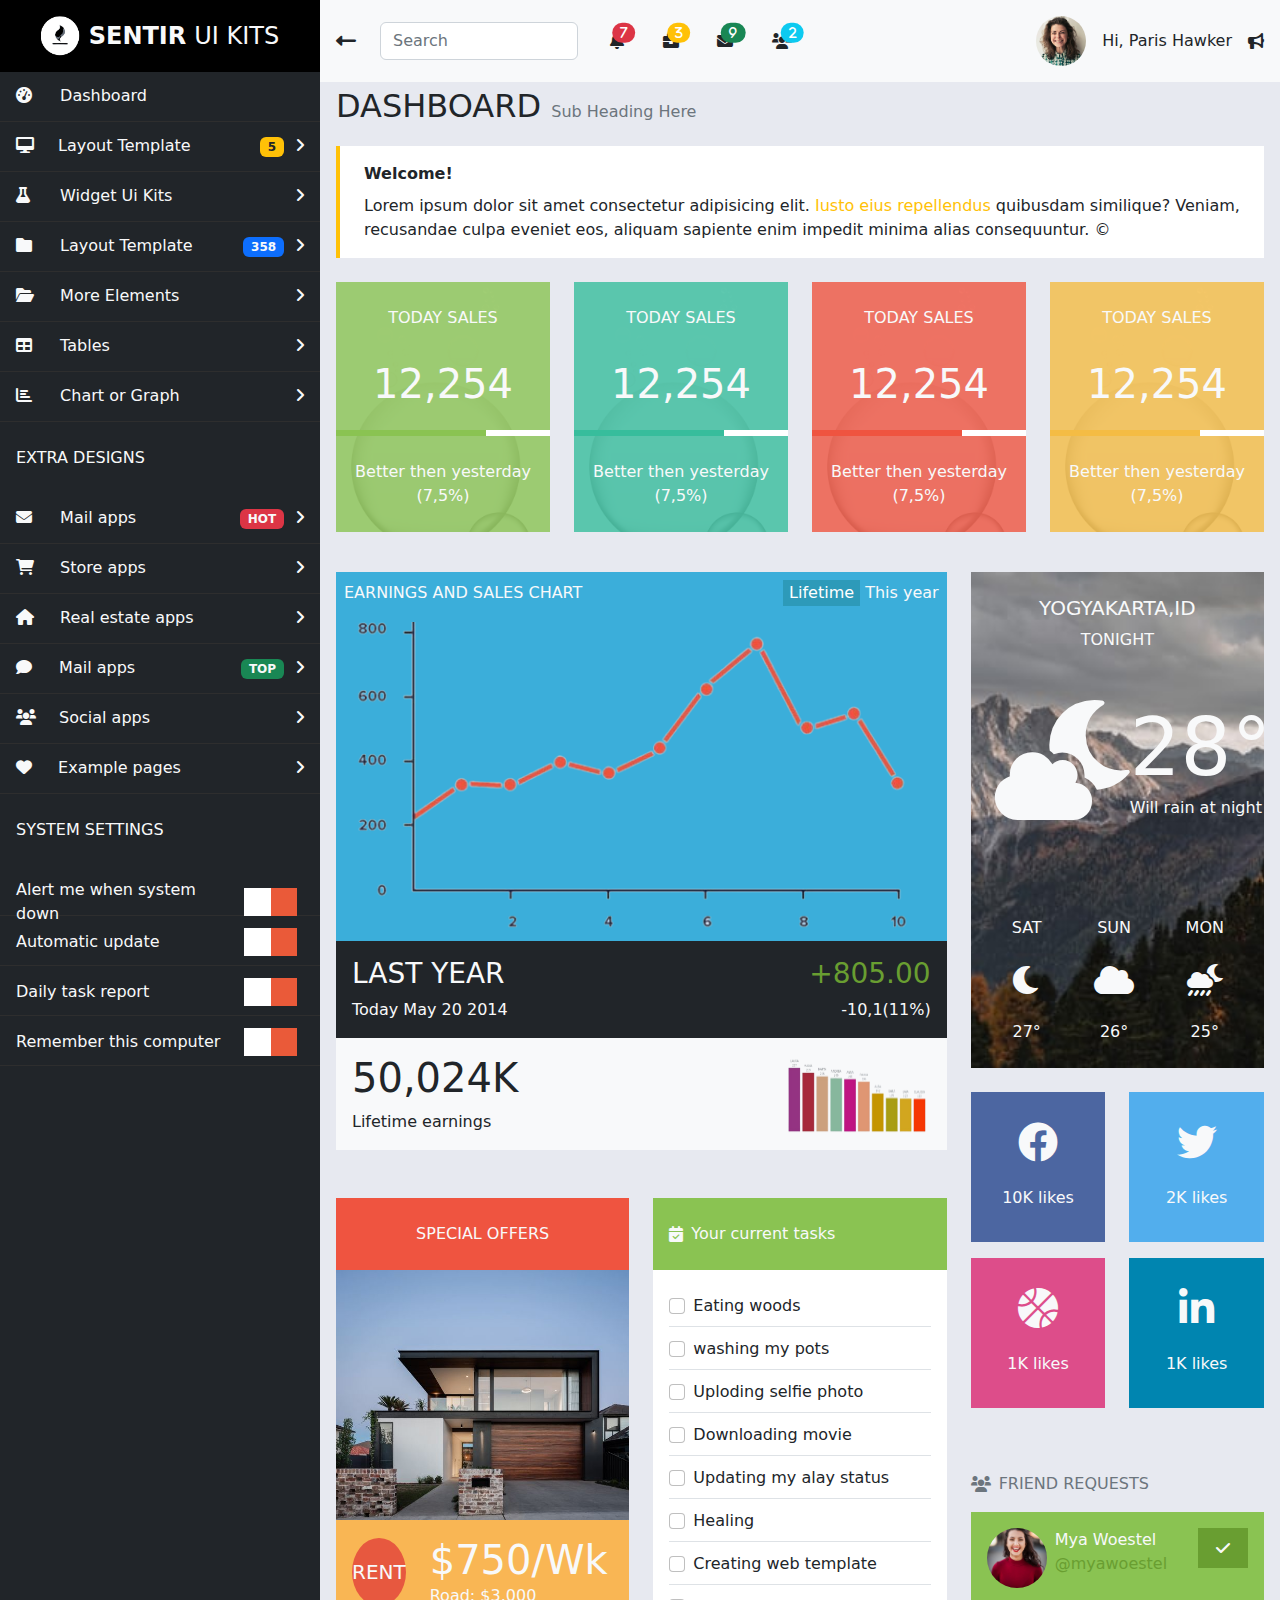
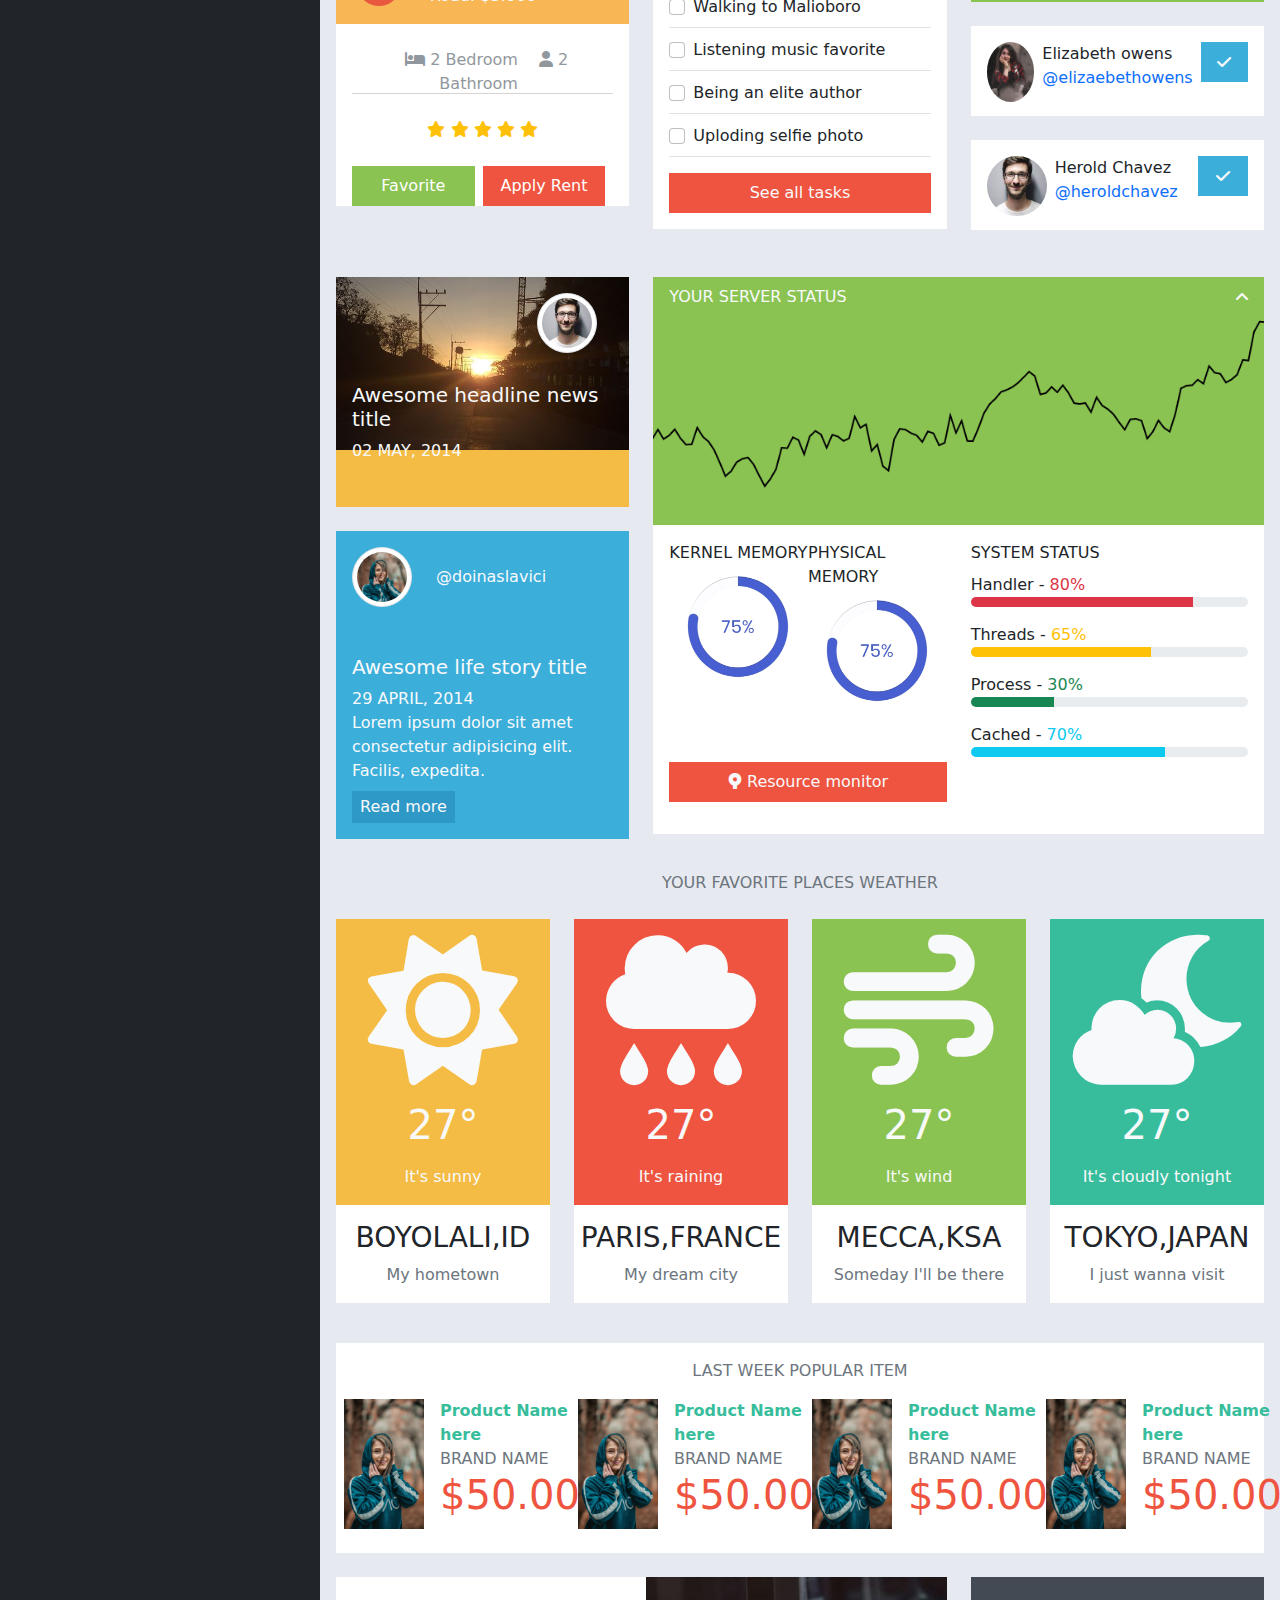
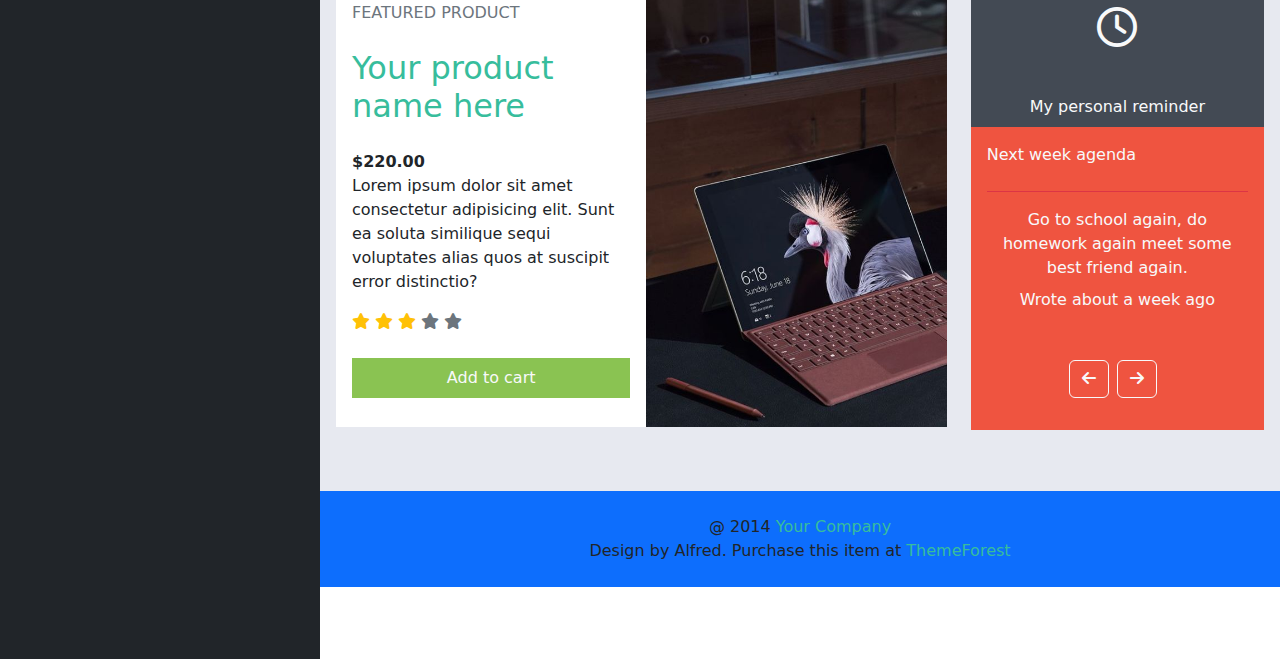
==== commit 0a670287: "change fontawesome to version 5" ====
--- a/admin-dashboard/index.html
+++ b/admin-dashboard/index.html
@@ -8,22 +8,17 @@
     <link rel="stylesheet" href="./css/style.css" />
     <!-- <link rel="stylesheet" href="./fontawesome-6/css/all.css" /> -->
     <!-- <link rel="stylesheet" href="https://cdnjs.cloudflare.com/ajax/libs/font-awesome/6.1.2/css/all.min.css"> -->
-    <link
-      rel="stylesheet"
-      href="https://use.fontawesome.com/releases/v5.6.1/css/all.css"
-      integrity="sha384-gfdkjb5BdAXd+lj+gudLWI+BXq4IuLW5IT+brZEZsLFm++aCMlF1V92rMkPaX4PP"
-      crossorigin="anonymous"
-    />
+    <link rel="stylesheet" href="./fa5/css/all.css">
     <link rel="icon" href="./img/logo2.png" type="image/x-icon" />
     <title>Sentir UI Kits</title>
   </head>
   <body>
     <div class="main-app">
-      <div class="row gx-0">
+      <div class="row gx-0 h-100">
         
         <!-- Sidebar -->
         <div class="col-md-3">
-          <div class="sidebar">
+          <div class="sidebar h-100">
             <div
               class="logo py-3 bg-black d-flex align-items-center justify-content-center"
             >
@@ -34,7 +29,7 @@
               <span class="text-uppercase text-light fs-4"> ui kits</span>
             </div>
     
-            <div class="main-menu bg-dark">
+            <div class="main-menu bg-dark h-100">
               <div class="menu-item">
                 <div class="px-3 w-100 d-flex text-light align-items-center">
                   <div class="dashboard-title">
@@ -499,11 +494,11 @@
                             <div
                               class="desc bg-white mx-3 text-center py-4 mb-4 text-secondary opacity-75"
                             >
-                              <span class="mx-3"
-                                ><i class="fas fa-bed mx-2"></i>2 Bedroom</span
+                              <span class="mx-2"
+                                ><i class="fas fa-bed"></i> 2 Bedroom</span
                               >
-                              <span class="mx-3"
-                                ><i class="fas fa-user mx-2"></i>2 Bathroom</span
+                              <span class="mx-2"
+                                ><i class="fas fa-user"></i> 2 Bathroom</span
                               >
                             </div>
                             <div class="text-center mb-4 text-warning">
@@ -1058,10 +1053,10 @@
                       last week popular item
                     </div>
     
-                    <div class="col-md-3 mb-2">
+                    <div class="col-md-3 col-lg-3 mb-2">
                       <div class="box-wrapper">
                         <div class="d-flex">
-                          <img src="./img/people5.jpg" alt="people5" />
+                          <img src="./img/people5.jpg" alt="people5" class="img-fluid" />
                           <div class="mx-3">
                             <span class="fw-bold txt-secondary"
                               >Product Name here</span
@@ -1075,7 +1070,7 @@
                     <div class="col-md-3 mb-2">
                       <div class="box-wrapper">
                         <div class="d-flex">
-                          <img src="./img/people5.jpg" alt="people5" />
+                          <img src="./img/people5.jpg" alt="people5" class="img-fluid"/>
                           <div class="mx-3">
                             <span class="fw-bold txt-secondary"
                               >Product Name here</span
@@ -1089,7 +1084,7 @@
                     <div class="col-md-3 mb-2">
                       <div class="box-wrapper">
                         <div class="d-flex">
-                          <img src="./img/people5.jpg" alt="people5" />
+                          <img src="./img/people5.jpg" alt="people5" class="img-fluid"/>
                           <div class="mx-3">
                             <span class="fw-bold txt-secondary"
                               >Product Name here</span
@@ -1103,7 +1098,7 @@
                     <div class="col-md-3 mb-2">
                       <div class="box-wrapper">
                         <div class="d-flex">
-                          <img src="./img/people5.jpg" alt="people5" />
+                          <img src="./img/people5.jpg" alt="people5" class="img-fluid"/>
                           <div class="mx-3">
                             <span class="fw-bold txt-secondary"
                               >Product Name here</span
@@ -1175,7 +1170,7 @@
                   </div>
                 </div>
               </div>
-              <div class="footer bg-white d-flex align-items-center py-4">
+              <div class="footer bg-primary d-flex align-items-center py-4">
                 <div class="mx-auto text-center">
                   <p>
                     @ 2014
@@ -1185,7 +1180,7 @@
                   </p>
                   <p>
                     Design by Alfred. Purchase this item at
-                    <a href="" class="text-decoration-none text-secondary"></a>
+                    <a href="" class="text-decoration-none txt-secondary">ThemeForest</a>
                   </p>
                 </div>
               </div>
--- a/admin-dashboard/css/style.css
+++ b/admin-dashboard/css/style.css
@@ -104,9 +104,7 @@
 }
 
 /* Global Style End */
-.main-app .sidebar {
-  height: 500vh;
-}
+
 .main-app .sidebar img {
   width: 40px;
   height: 40px;
@@ -187,6 +185,7 @@
 /* Main Content */
 .main-app .main-content {
   width: 100%;
+  height: 100%;
   background-color: #e7e9f0;
 }
 
@@ -233,7 +232,6 @@
 
 .dashboard .research .rent-house {
   width: 100%;
-  height: 620px;
   background-color: white;
 }
 
